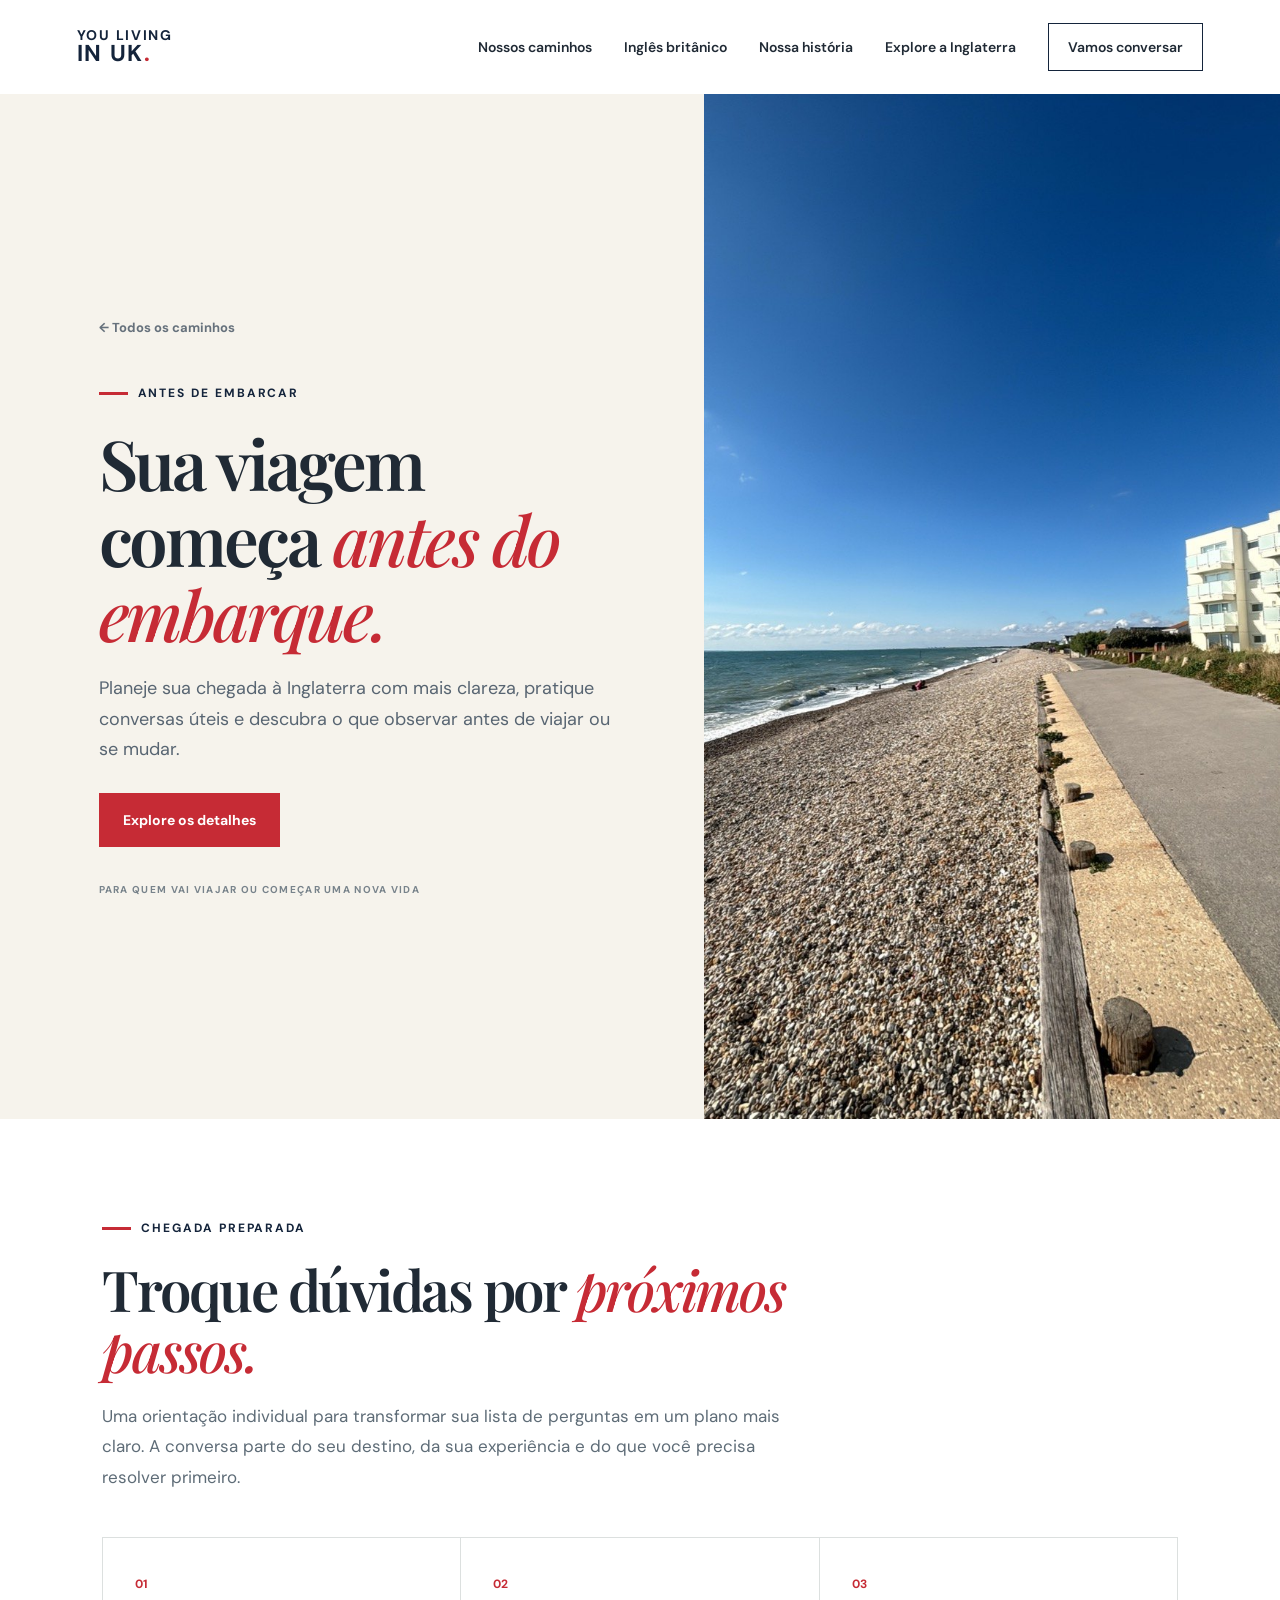
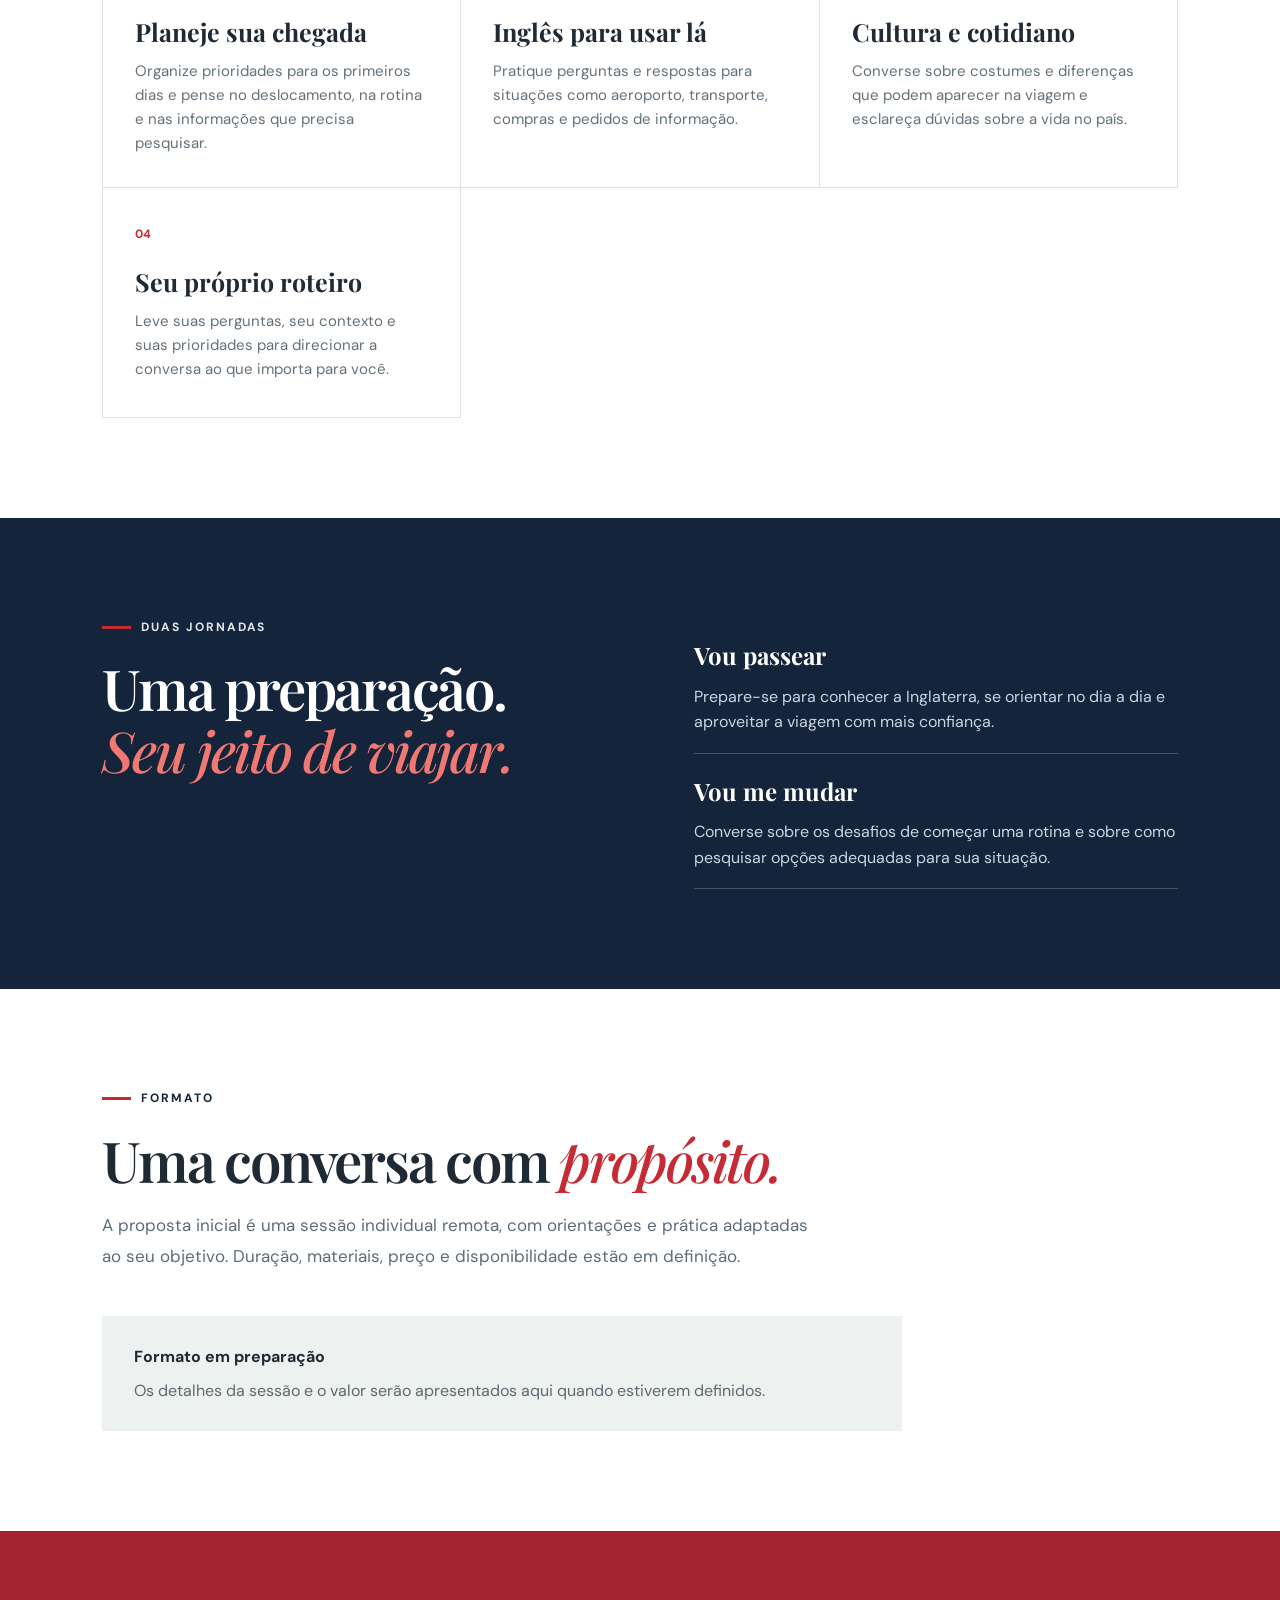
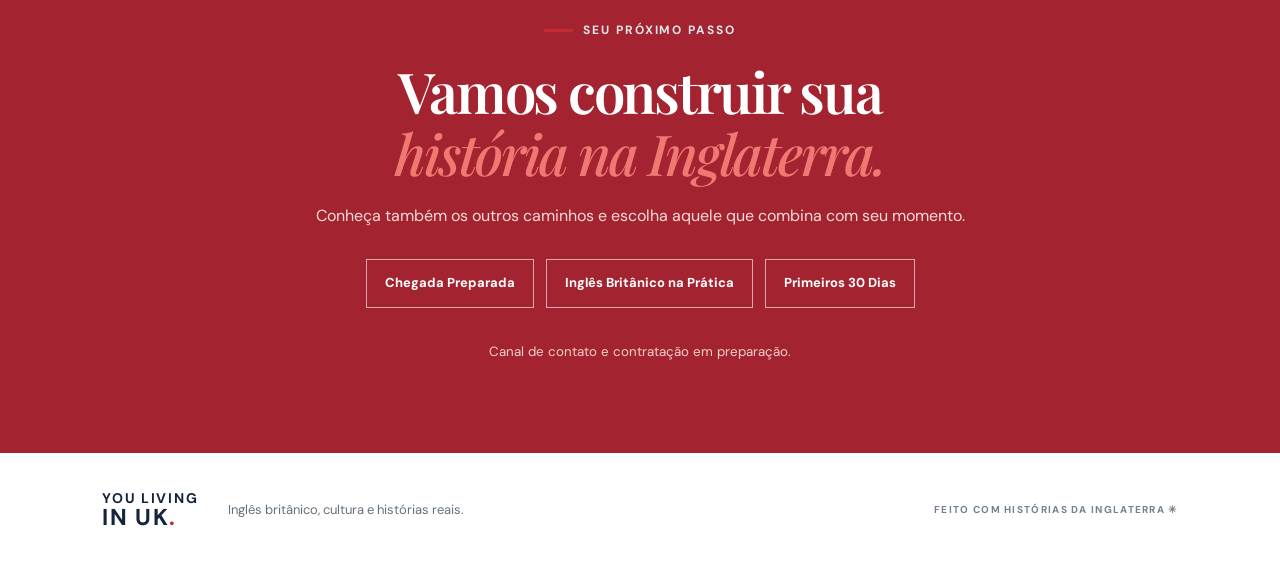
==== chegada-preparada.html @ 9ef4d75d "Expand product pages and correct photographs" ====
<!doctype html><html lang="pt-BR"><head><meta charset="utf-8"><meta name="viewport" content="width=device-width,initial-scale=1"><meta name="description" content="Planeje sua chegada à Inglaterra com mais clareza, pratique conversas úteis e descubra o que observar antes de viajar ou se mudar."><title>Chegada Preparada | You Living in UK</title><link rel="preconnect" href="https://fonts.googleapis.com"><link rel="preconnect" href="https://fonts.gstatic.com" crossorigin><link href="https://fonts.googleapis.com/css2?family=DM+Sans:wght@400;500;600;700&family=Playfair+Display:ital,wght@0,500;0,600;0,700;1,500;1,600&display=swap" rel="stylesheet"><link rel="stylesheet" href="style.css"><script src="script.js" defer></script></head><body><header class="header"><a href="index.html" class="brand" aria-label="You Living in UK, início"><span>YOU LIVING</span><b>IN UK<span class="brand-dot">.</span></b></a><button class="menu-toggle" aria-expanded="false" aria-controls="nav">Menu <span>☰</span></button><nav id="nav" aria-label="Navegação principal"><a href="index.html#caminhos">Nossos caminhos</a><a href="ingles-britanico.html">Inglês britânico</a><a href="index.html#historia">Nossa história</a><a href="index.html#descubra">Explore a Inglaterra</a><a class="nav-cta" href="index.html#contato">Vamos conversar</a></nav></header><main><section class="product-hero"><div class="product-intro"><a class="back-link" href="index.html#caminhos">← Todos os caminhos</a><p class="eyebrow"><span class="red-line"></span> ANTES DE EMBARCAR</p><h1>Sua viagem começa <em>antes do embarque.</em></h1><p class="product-lead">Planeje sua chegada à Inglaterra com mais clareza, pratique conversas úteis e descubra o que observar antes de viajar ou se mudar.</p><a class="button button-red" href="#detalhes">Explore os detalhes</a><p class="product-badge">PARA QUEM VAI VIAJAR OU COMEÇAR UMA NOVA VIDA</p></div><div class="product-image"><img src="assets/costa.jpg" alt="Caminho junto ao litoral inglês"></div></section><section id="detalhes" class="product-section"><div class="product-heading"><p class="eyebrow"><span class="red-line"></span> CHEGADA PREPARADA</p><h2>Troque dúvidas por <em>próximos passos.</em></h2><p>Uma orientação individual para transformar sua lista de perguntas em um plano mais claro. A conversa parte do seu destino, da sua experiência e do que você precisa resolver primeiro.</p></div><div class="feature-grid"><article><span>01</span><h3>Planeje sua chegada</h3><p>Organize prioridades para os primeiros dias e pense no deslocamento, na rotina e nas informações que precisa pesquisar.</p></article><article><span>02</span><h3>Inglês para usar lá</h3><p>Pratique perguntas e respostas para situações como aeroporto, transporte, compras e pedidos de informação.</p></article><article><span>03</span><h3>Cultura e cotidiano</h3><p>Converse sobre costumes e diferenças que podem aparecer na viagem e esclareça dúvidas sobre a vida no país.</p></article><article><span>04</span><h3>Seu próprio roteiro</h3><p>Leve suas perguntas, seu contexto e suas prioridades para direcionar a conversa ao que importa para você.</p></article></div></section><section class="product-band"><div><p class="eyebrow light"><span class="red-line"></span> DUAS JORNADAS</p><h2>Uma preparação.<br><em>Seu jeito de viajar.</em></h2></div><div class="journey-list"><div><b>Vou passear</b><p>Prepare-se para conhecer a Inglaterra, se orientar no dia a dia e aproveitar a viagem com mais confiança.</p></div><div><b>Vou me mudar</b><p>Converse sobre os desafios de começar uma rotina e sobre como pesquisar opções adequadas para sua situação.</p></div></div></section><section class="product-section"><div class="product-heading"><p class="eyebrow"><span class="red-line"></span> FORMATO</p><h2>Uma conversa com <em>propósito.</em></h2><p>A proposta inicial é uma sessão individual remota, com orientações e prática adaptadas ao seu objetivo. Duração, materiais, preço e disponibilidade estão em definição.</p></div><div class="info-box"><strong>Formato em preparação</strong><p>Os detalhes da sessão e o valor serão apresentados aqui quando estiverem definidos.</p></div></section><section class="product-end"><p class="eyebrow light"><span class="red-line"></span> SEU PRÓXIMO PASSO</p><h2>Vamos construir sua<br><em>história na Inglaterra.</em></h2><p>Conheça também os outros caminhos e escolha aquele que combina com seu momento.</p><div class="product-links"><a href="chegada-preparada.html">Chegada Preparada</a><a href="ingles-britanico.html">Inglês Britânico na Prática</a><a href="primeiros-30-dias.html">Primeiros 30 Dias</a></div><small>Canal de contato e contratação em preparação.</small></section></main><footer><a class="brand footer-brand" href="index.html"><span>YOU LIVING</span><b>IN UK<span class="brand-dot">.</span></b></a><p>Inglês britânico, cultura e histórias reais.</p><span>FEITO COM HISTÓRIAS DA INGLATERRA ✳</span></footer></body></html>
---- style.css ----
:root{--navy:#14243b;--red:#c62b35;--cream:#f6f3ec;--ink:#202a35}*{box-sizing:border-box}html{scroll-behavior:smooth}body{margin:0;color:var(--ink);background:#fff;font-family:'DM Sans',sans-serif;font-size:16px;line-height:1.6}a{color:inherit;text-decoration:none}img{display:block;width:100%;height:100%;object-fit:cover}h1,h2,h3,p{margin-top:0}h1,h2,h3{line-height:1.09}h1,h2{font-family:'Playfair Display',serif;font-weight:600;letter-spacing:-.045em}h1 em,h2 em{font-weight:500;color:var(--red)}.header{height:94px;display:flex;align-items:center;justify-content:space-between;padding:0 6%;background:white}.brand{display:flex;flex-direction:column;font-size:14px;font-weight:700;line-height:1.04;letter-spacing:.12em;color:var(--navy)}.brand b{font-size:23px;letter-spacing:.07em}.brand-dot{color:var(--red)}nav{display:flex;align-items:center;gap:32px;font-size:14px;font-weight:600}nav a:hover,.text-link:hover{color:var(--red)}.nav-cta{border:1px solid var(--navy);padding:12px 19px}.menu-toggle{display:none}.hero{background:var(--cream);min-height:650px;display:grid;grid-template-columns:1fr 47%;position:relative}.hero-copy{padding:90px 8% 54px 12%;align-self:center}.eyebrow{font-size:12px;letter-spacing:.16em;font-weight:700;color:var(--navy);display:flex;align-items:center;gap:10px}.red-line{width:29px;height:3px;background:var(--red);display:inline-block}.hero h1{font-size:clamp(56px,6.3vw,96px);margin:23px 0 24px}.hero-lead{max-width:480px;font-size:19px;color:#53606b;line-height:1.7}.actions{display:flex;align-items:center;gap:28px;flex-wrap:wrap;margin:32px 0 52px}.button{display:inline-block;padding:16px 24px;font-size:14px;font-weight:700;transition:transform .2s,background .2s}.button:hover{transform:translateY(-3px)}.button-red{background:var(--red);color:white}.button-white{background:white;color:var(--navy)}.text-link{font-weight:700;font-size:14px}.text-link span{margin-left:8px}.hero-note{display:flex;align-items:center;gap:14px;font-size:12px;line-height:1.5;color:#67717b}.hero-note p{margin:0}.hero-note strong{color:var(--navy)}.roundel{height:48px;width:48px;border:4px solid var(--red);border-radius:50%;display:grid;place-items:center;color:white;background:var(--navy);font-weight:700}.hero-visual{position:relative;overflow:hidden;min-height:650px}.hero-visual img{object-position:50% 67%}.hero-visual:after{content:'';position:absolute;inset:50% 0 0;background:linear-gradient(transparent,rgba(9,20,32,.5))}.photo-label{position:absolute;bottom:38px;left:34px;z-index:1;color:white;display:flex;flex-direction:column}.photo-label span,.vertical-note{font-size:10px;letter-spacing:.18em;font-weight:700}.photo-label strong{font-family:'Playfair Display',serif;font-size:24px}.vertical-note{position:absolute;right:18px;top:28px;writing-mode:vertical-rl;color:white}.hero-stamp{position:absolute;top:55px;right:43%;z-index:2;background:var(--red);color:white;border-radius:50%;width:108px;height:108px;display:grid;place-content:center;text-align:center;line-height:1.2;font-size:9px;letter-spacing:.12em;transform:rotate(12deg);box-shadow:0 0 0 5px var(--cream)}.hero-stamp b{font-size:15px}.ticker{background:var(--navy);color:white;padding:16px 4%;display:flex;justify-content:space-around;gap:20px;overflow:hidden;white-space:nowrap;font-size:11px;letter-spacing:.18em;font-weight:700}.ticker i{color:#f06467;font-style:normal}.section{padding:105px 8%}.section-heading{display:flex;justify-content:space-between;align-items:end;gap:30px;margin-bottom:45px}.section-heading h2,.support h2,.english h2,.story h2,.contact h2{font-size:clamp(43px,5vw,68px);margin:16px 0 0}.section-heading>p{max-width:340px;color:#65717c;margin:0}.cards{display:grid;grid-template-columns:repeat(3,1fr);border:1px solid #dcdfe0}.card{padding:38px 34px;min-height:355px;display:flex;flex-direction:column;border-right:1px solid #dcdfe0}.card:last-child{border:0}.card-icon{font-size:35px;line-height:1;color:var(--red);height:57px}.card-kicker{font-size:11px;letter-spacing:.14em;font-weight:700;color:var(--red);margin:0 0 14px}.card h3{font-family:'Playfair Display',serif;font-size:29px;margin-bottom:16px}.card p:not(.card-kicker){color:#66717c;font-size:15px}.card a{font-size:13px;font-weight:700;margin-top:auto;padding-top:18px}.card a span{float:right}.card-blue{background:var(--navy);color:white;border-color:var(--navy)}.card-blue p:not(.card-kicker){color:#ccd4dd}.card-blue .card-kicker,.card-blue .card-icon{color:#ff7a79}.english{background:var(--navy);color:white;display:grid;grid-template-columns:1fr 1fr;gap:8%;padding:100px 10%;overflow:hidden}.light{color:#e1e6eb}.english h2 em,.story h2 em,.contact h2 em{color:#f07872}.english-copy>p:not(.eyebrow){max-width:510px;color:#c6d0dc;font-size:17px;margin:25px 0}.english ul{padding:0;list-style:none;margin:25px 0 35px}.english li{padding:7px 0;font-size:15px}.english li:before{content:'✳';color:#ef7370;margin-right:12px}.phone-area{min-height:480px;position:relative;display:flex;align-items:center;justify-content:center}.phone,.phone-back{background:#faf9f6;color:var(--navy);border:8px solid #0b121c;border-radius:32px;width:230px;height:442px;padding:30px 17px 16px;box-shadow:0 20px 55px #0005;position:relative}.phone{transform:rotate(5deg);z-index:2}.phone-back{position:absolute;left:4%;top:36px;transform:rotate(-10deg);background:#d9e3e1;padding-top:55px}.phone-back>span,.phone-tag,.phone-top,.phone-foot{font-size:9px;font-weight:700;letter-spacing:.12em}.phone-back>b{font-family:'Playfair Display';font-size:30px;line-height:1.1;display:block;margin:28px 0}.progress-row{font-size:9px;border-top:1px solid #aabebc;padding:17px 0}.progress-row strong{float:right;color:var(--red)}.phone-back small{font-size:11px}.phone-notch{background:#0b121c;border-radius:0 0 12px 12px;position:absolute;top:0;left:65px;width:84px;height:15px}.phone-top{border-bottom:1px solid #ddd;padding-bottom:17px}.phone-top b{color:var(--red)}.phone-tag{display:block;color:var(--red);margin:25px 0 8px}.phone h3{font-family:'Playfair Display';font-size:23px}.bubble{background:#e9ece9;border-radius:10px 10px 10px 0;padding:12px;font-size:12px;margin:10px 15px 10px 0}.reply{background:#d5e2e1;margin:10px 0 10px 15px;border-radius:10px 10px 0 10px}.phone-tip{border-top:1px solid #ddd;margin-top:20px;padding-top:12px;font-size:11px}.phone-tip b{color:var(--red);font-size:9px}.phone-foot{position:absolute;bottom:20px;color:#9ba6aa}.phone-caption{position:absolute;bottom:5px;right:0;font-family:'Playfair Display';font-style:italic;color:#d3dce3;font-size:15px}.support{display:grid;grid-template-columns:1fr 1fr;gap:9%;align-items:center}.support-image{height:620px;position:relative}.support-image img{object-position:center 60%}.image-note{position:absolute;bottom:0;right:0;background:var(--red);color:white;padding:20px;font-size:10px;font-weight:700;letter-spacing:.12em}.image-note span{margin-left:14px}.support-copy>p:not(.eyebrow):not(.price){color:#64707a;margin:28px 0}.support-details{display:flex;gap:34px;border-top:1px solid #ddd;border-bottom:1px solid #ddd;padding:22px 0}.support-details div{display:flex;gap:12px;align-items:center}.support-details b{font-family:'Playfair Display';font-size:40px;color:var(--red)}.support-details span{font-size:12px;line-height:1.4}.price{font-size:13px;margin:26px 0}.price strong{display:block;font-size:30px;color:var(--navy)}.story{display:grid;grid-template-columns:1fr 45%;background:#a32330;color:white;min-height:600px}.story-copy{padding:90px 12% 90px 14%;align-self:center}.story h2 em{color:#f9cebd}.story-copy>p:not(.eyebrow){color:#f5d8d3;max-width:550px;margin-top:24px}.white-link{color:white;display:inline-block;margin-top:14px}.story-image{position:relative;min-height:560px}.story-image span{position:absolute;bottom:25px;left:25px;color:white;font-size:10px;letter-spacing:.14em;font-weight:700;text-shadow:0 1px 5px #000}.editorial{display:grid;grid-template-columns:1fr 1fr .8fr;gap:25px}.editorial-img{height:320px;margin-bottom:24px}.editorial h3{font-family:'Playfair Display';font-size:26px;max-width:310px}.editorial article>p:not(.card-kicker){color:#66717c;font-size:15px}.phrase-card{background:#e9eeeb;padding:35px;display:flex;flex-direction:column;justify-content:center}.phrase-card span{font-size:11px;letter-spacing:.15em;font-weight:700;color:var(--red)}.phrase-card h3{font-size:40px;margin:25px 0}.phrase-card b{font-family:'Playfair Display';font-size:19px;margin-top:25px}.contact{text-align:center;background:var(--navy);color:white;padding:100px 20px}.contact .eyebrow{justify-content:center}.contact>p:not(.eyebrow){max-width:570px;margin:25px auto;color:#d2dbe3}.contact .contact-note{font-size:12px;color:#adbcc9!important;margin:20px auto 0!important}footer{padding:38px 8%;display:flex;align-items:center;gap:30px}footer p{font-size:13px;color:#66717c;margin:0}footer>span{margin-left:auto;font-size:10px;letter-spacing:.13em;color:#75808a;font-weight:700}@media(max-width:900px){nav{gap:14px;font-size:12px}.hero-copy{padding-left:8%}.hero h1{font-size:60px}.hero-stamp{display:none}.english{gap:3%;padding:80px 7%}.section{padding:80px 6%}.support{gap:5%}.support-details{gap:15px}.support-details b{font-size:30px}.editorial-img{height:250px}}@media(max-width:680px){.header{height:74px;padding:0 6%;position:relative}.menu-toggle{display:block;background:none;border:0;color:var(--navy);font:700 14px 'DM Sans';padding:10px}.menu-toggle span{margin-left:8px}nav{display:none;position:absolute;z-index:10;left:0;right:0;top:74px;background:white;padding:20px 6% 28px;align-items:stretch;flex-direction:column;gap:18px;font-size:15px;box-shadow:0 12px 18px #0001}nav.open{display:flex}.nav-cta{text-align:center}.hero{display:flex;flex-direction:column}.hero-copy{padding:60px 7% 45px}.hero h1{font-size:55px}.hero-lead{font-size:17px}.actions{margin:28px 0 35px;gap:20px}.hero-visual{min-height:410px;height:410px}.ticker{justify-content:flex-start}.section{padding:70px 6%}.section-heading{display:block}.section-heading>p{margin-top:20px}.cards{grid-template-columns:1fr}.card{min-height:300px;border-right:0;border-bottom:1px solid #dcdfe0}.english{grid-template-columns:1fr;padding:70px 7% 55px}.phone-area{min-height:490px;margin-top:25px}.phone-back{left:8%}.support{grid-template-columns:1fr}.support-image{height:400px;margin-bottom:35px}.story{grid-template-columns:1fr}.story-copy{padding:70px 7%}.story-image{min-height:420px;height:420px}.editorial{grid-template-columns:1fr;gap:35px}.editorial-img{height:300px}.phrase-card{min-height:300px}.contact{padding:75px 7%}footer{align-items:flex-start;flex-direction:column;gap:18px}footer>span{margin-left:0}.support-details{gap:25px}.support-details span{font-size:11px}}@media(prefers-reduced-motion:reduce){html{scroll-behavior:auto}*{transition:none!important}}
.curiosity-strip{display:grid;grid-template-columns:repeat(3,1fr);background:var(--cream);margin-top:45px}.curiosity-strip>div{padding:30px;border-right:1px solid #deddd7}.curiosity-strip>div:last-child{border:0}.curiosity-strip span,.offer-card>span{font-size:11px;letter-spacing:.14em;font-weight:700;color:var(--red)}.curiosity-strip strong{display:block;font-family:'Playfair Display';font-size:23px;margin:10px 0}.curiosity-strip p{font-size:14px;color:#64707a;margin:0}.product-hero{display:grid;grid-template-columns:55% 45%;min-height:590px;background:var(--cream)}.product-intro{padding:65px 12% 65px 14%;align-self:center}.back-link{display:inline-block;color:#66717c;font-weight:700;font-size:13px;margin-bottom:45px}.product-intro h1{font-size:clamp(50px,5.4vw,78px);margin:22px 0}.product-lead{font-size:18px;line-height:1.7;color:#586572;max-width:560px;margin-bottom:28px}.product-badge{font-size:10px;letter-spacing:.13em;font-weight:700;color:#78838b;margin:35px 0 0}.product-image{min-height:590px}.product-section{padding:100px 8%}.product-heading{max-width:800px;margin-bottom:45px}.product-heading h2,.product-band h2,.product-end h2{font-family:'Playfair Display';font-size:clamp(42px,4.4vw,62px);font-weight:600;letter-spacing:-.04em;margin:20px 0}.product-heading>p:not(.eyebrow){font-size:17px;line-height:1.8;color:#5e6c77;max-width:720px}.feature-grid{display:grid;grid-template-columns:repeat(3,1fr);border-top:1px solid #dce0df;border-left:1px solid #dce0df}.feature-grid article{padding:32px;border-right:1px solid #dce0df;border-bottom:1px solid #dce0df;min-height:230px}.feature-grid span{color:var(--red);font-weight:700;font-size:12px}.feature-grid h3{font-family:'Playfair Display';font-size:25px;margin:22px 0 14px}.feature-grid p{color:#64717a;font-size:15px;margin:0}.product-band{background:var(--navy);color:white;display:grid;grid-template-columns:1fr 1fr;gap:10%;padding:100px 8%}.product-band h2 em,.product-end h2 em{color:#f07872}.journey-list>div{border-bottom:1px solid #ffffff38;padding:18px 0}.journey-list b{font-family:'Playfair Display';font-size:24px}.journey-list p{color:#cad5df;margin:9px 0 0}.info-box{background:#edf1ef;padding:28px 32px;max-width:800px}.info-box p{margin:8px 0 0;color:#5d6a72}.offer-section{display:grid;grid-template-columns:1fr 440px;gap:8%;align-items:start}.offer-card{border:1px solid #ddd;padding:35px;box-shadow:0 16px 50px #14243b0d}.offer-card>strong{display:block;font-family:'Playfair Display';font-size:54px;color:var(--navy);line-height:1.2;margin:15px 0 3px}.offer-card>p{font-size:14px;color:#66717c}.offer-card ul{list-style:none;padding:15px 0;margin:20px 0;border-top:1px solid #ddd;border-bottom:1px solid #ddd}.offer-card li{padding:7px 0;font-size:14px}.offer-card li:before{content:'✓';color:var(--red);margin-right:10px}.offer-card .offer-note{font-size:12px;line-height:1.6}.faq-section{background:var(--cream)}.faq-section details{max-width:850px;border-top:1px solid #cfd3d0;padding:20px 0}.faq-section details:last-child{border-bottom:1px solid #cfd3d0}.faq-section summary{font-weight:700;cursor:pointer}.faq-section details p{color:#5d6a72;margin:15px 0 0}.product-end{padding:90px 8%;background:#a32330;color:white;text-align:center}.product-end .eyebrow{justify-content:center}.product-end>p:not(.eyebrow){color:#f6dcd8}.product-links{display:flex;justify-content:center;gap:12px;flex-wrap:wrap;margin:30px 0}.product-links a{border:1px solid #ffffff9a;padding:13px 18px;font-size:13px;font-weight:700}.product-links a:hover{background:white;color:var(--red)}.product-end small{color:#f4d1cc}@media(max-width:680px){.curiosity-strip{grid-template-columns:1fr}.curiosity-strip>div{border-right:0;border-bottom:1px solid #deddd7}.product-hero{grid-template-columns:1fr}.product-intro{padding:55px 7%}.product-intro h1{font-size:48px}.back-link{margin-bottom:35px}.product-image{height:360px;min-height:0}.product-section{padding:70px 7%}.feature-grid{grid-template-columns:1fr}.feature-grid article{min-height:0}.product-band{grid-template-columns:1fr;gap:25px;padding:70px 7%}.offer-section{grid-template-columns:1fr}.offer-card{padding:27px}.product-end{padding:70px 7%}}
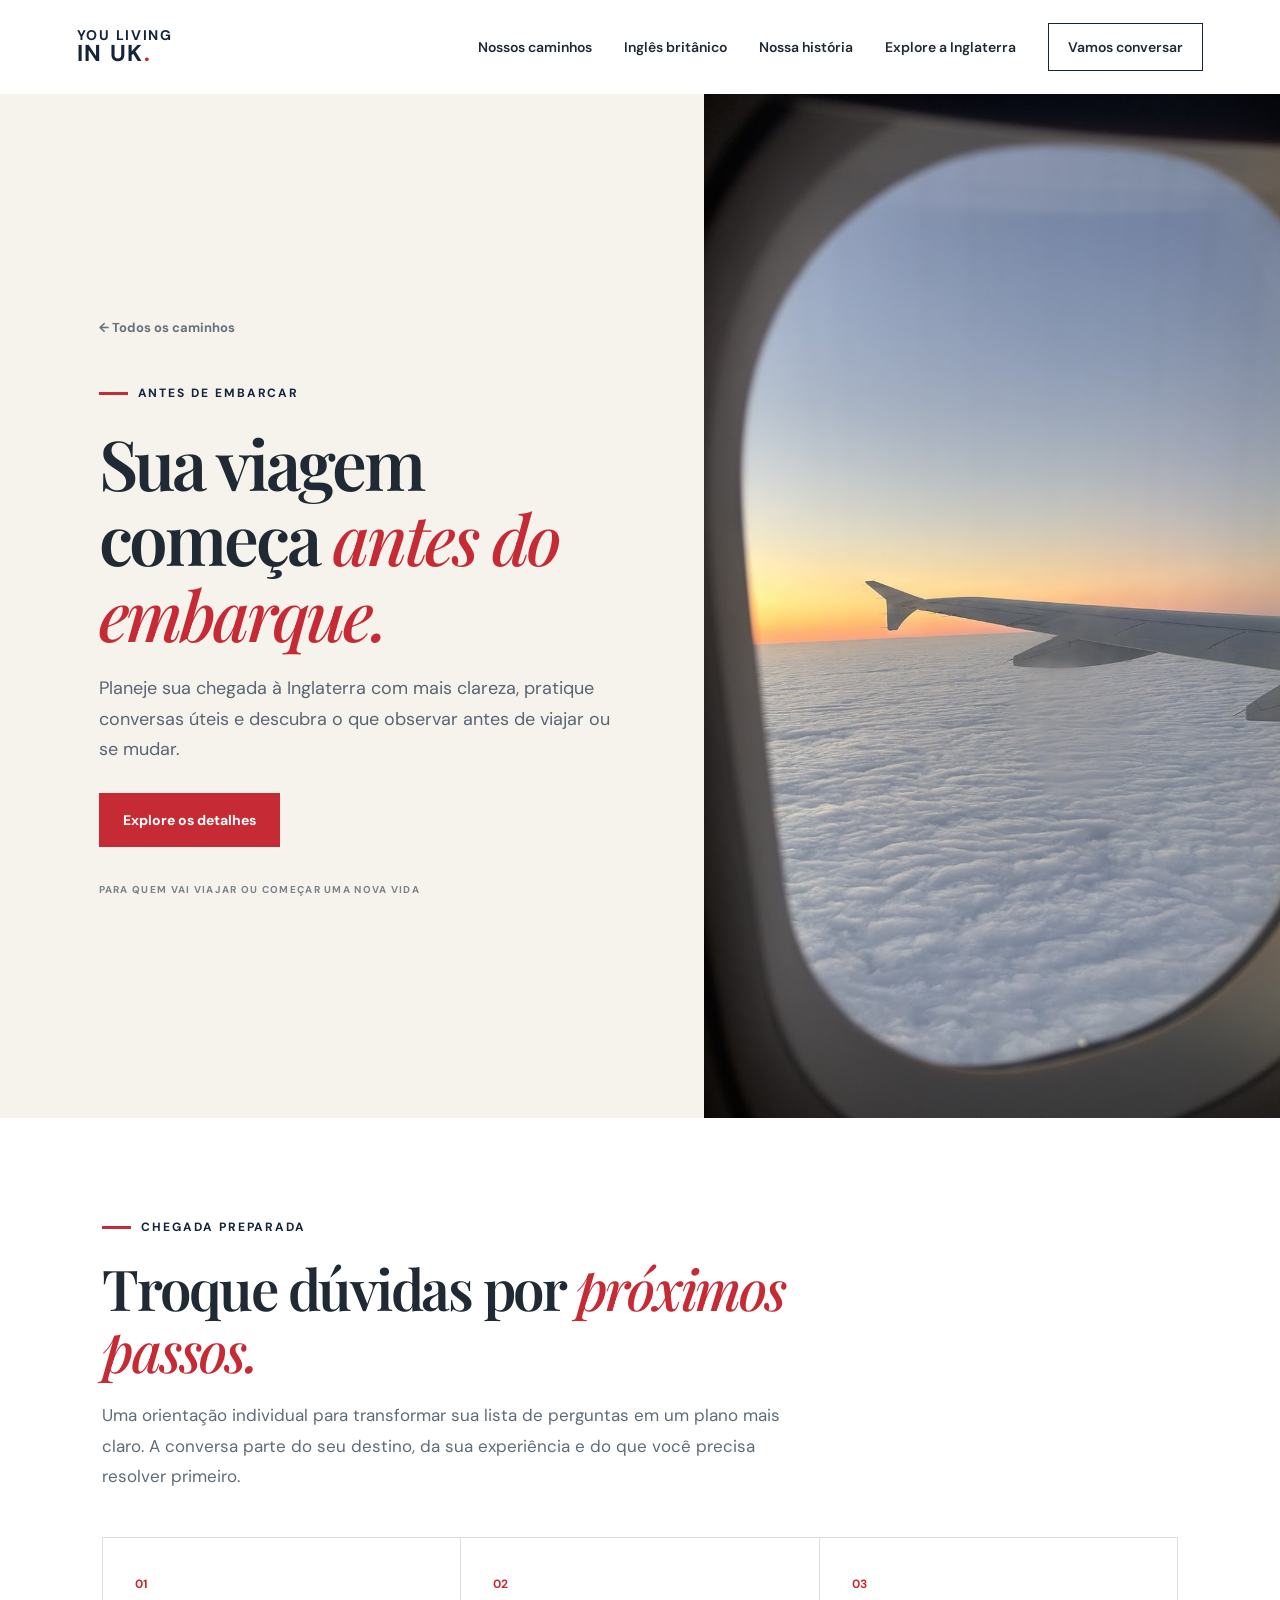
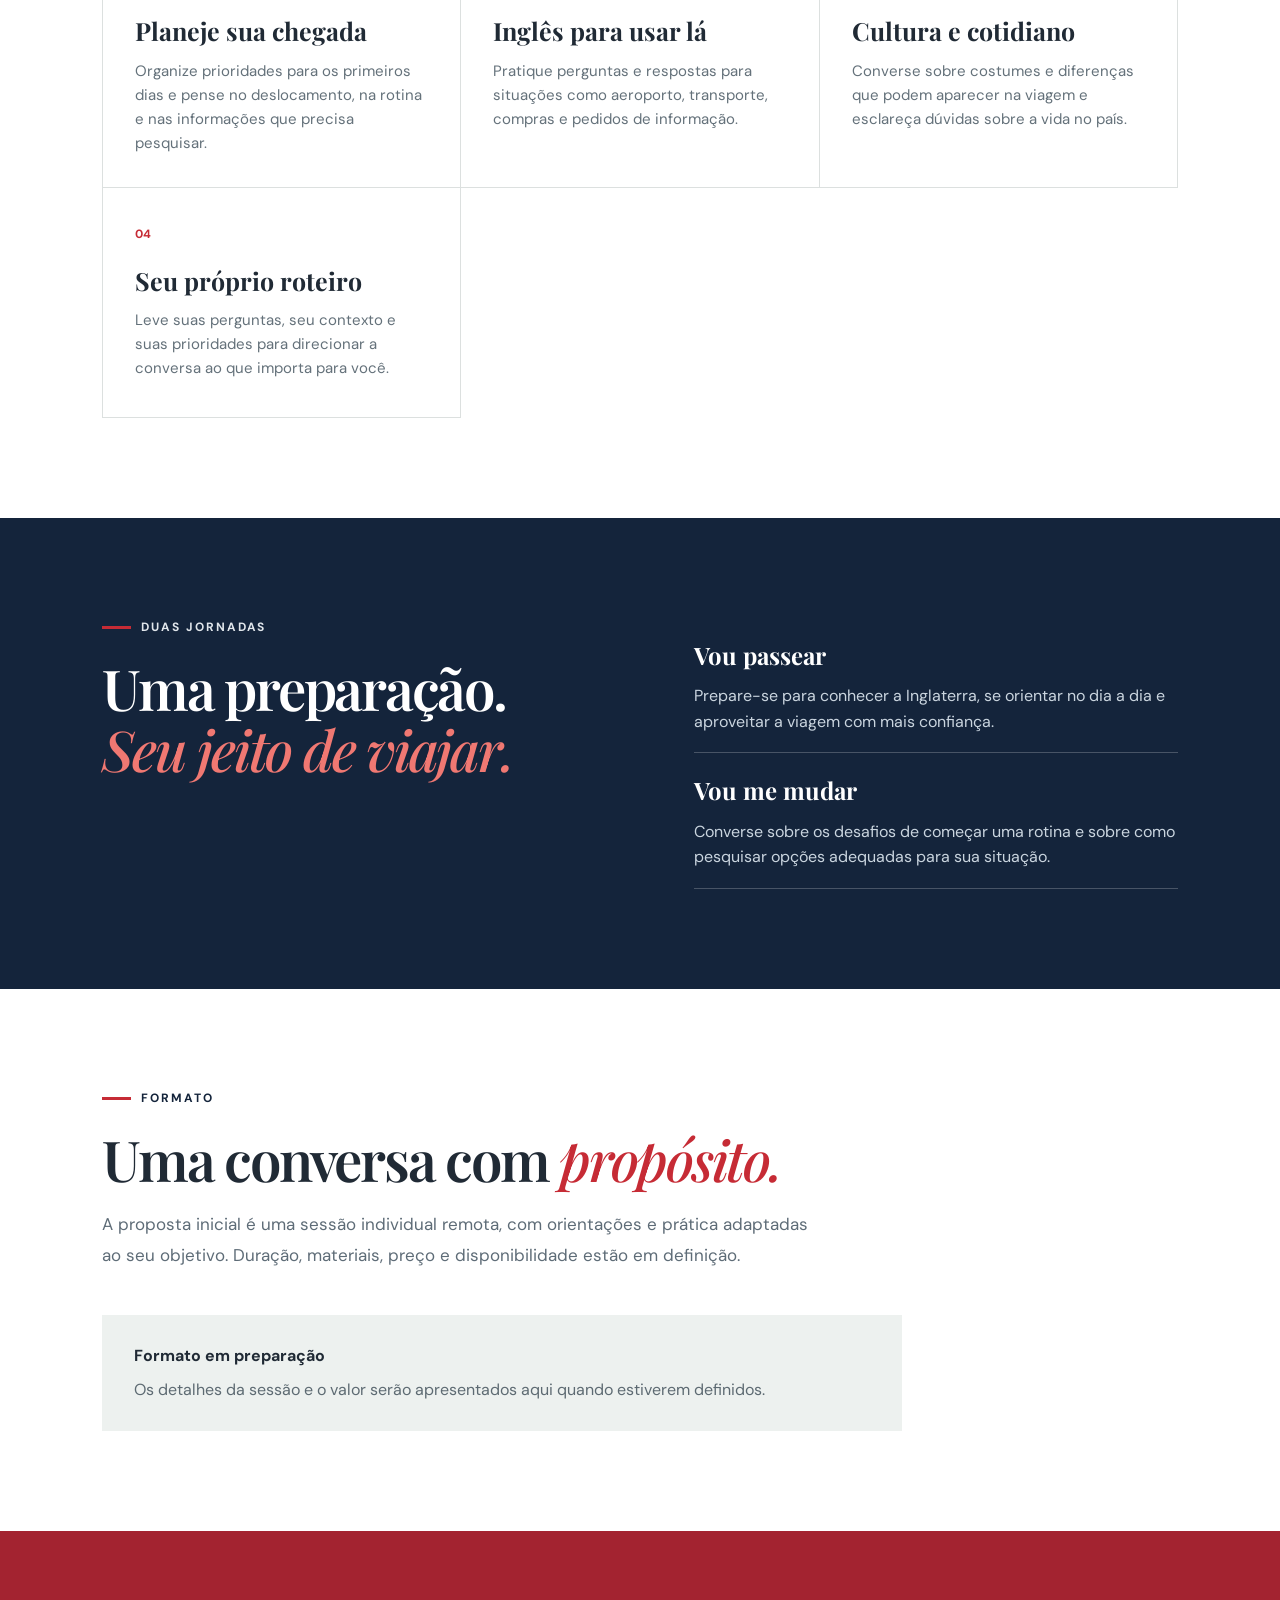
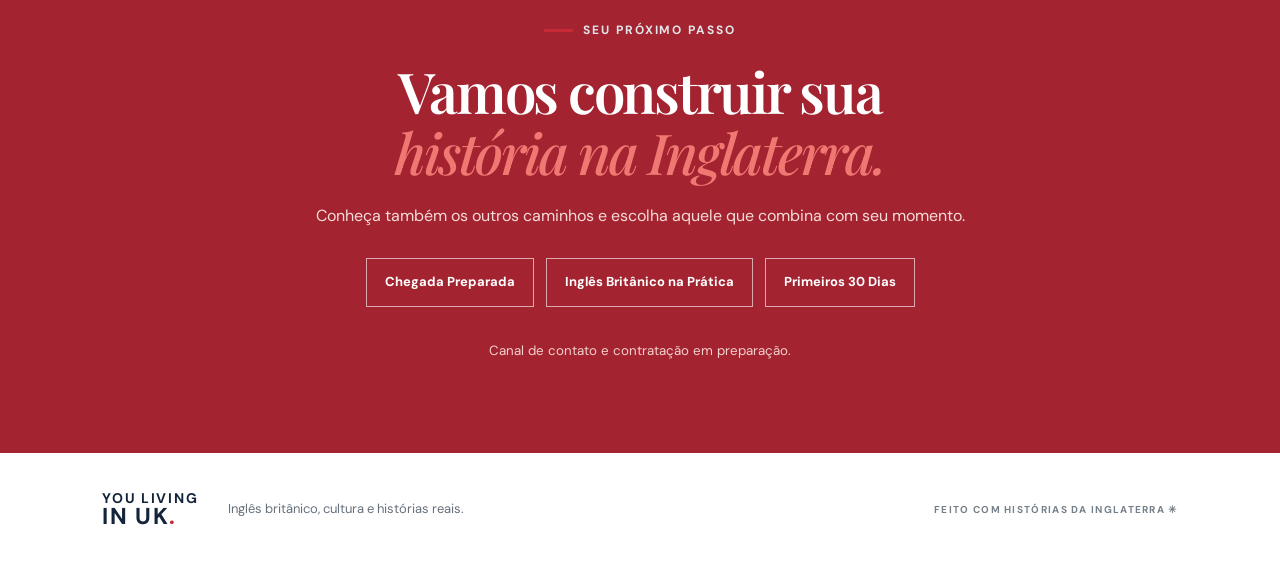
==== commit 3fda6692: "Add photos and interactive British culture facts" ====
--- a/chegada-preparada.html
+++ b/chegada-preparada.html
@@ -1 +1 @@
-<!doctype html><html lang="pt-BR"><head><meta charset="utf-8"><meta name="viewport" content="width=device-width,initial-scale=1"><meta name="description" content="Planeje sua chegada à Inglaterra com mais clareza, pratique conversas úteis e descubra o que observar antes de viajar ou se mudar."><title>Chegada Preparada | You Living in UK</title><link rel="preconnect" href="https://fonts.googleapis.com"><link rel="preconnect" href="https://fonts.gstatic.com" crossorigin><link href="https://fonts.googleapis.com/css2?family=DM+Sans:wght@400;500;600;700&family=Playfair+Display:ital,wght@0,500;0,600;0,700;1,500;1,600&display=swap" rel="stylesheet"><link rel="stylesheet" href="style.css"><script src="script.js" defer></script></head><body><header class="header"><a href="index.html" class="brand" aria-label="You Living in UK, início"><span>YOU LIVING</span><b>IN UK<span class="brand-dot">.</span></b></a><button class="menu-toggle" aria-expanded="false" aria-controls="nav">Menu <span>☰</span></button><nav id="nav" aria-label="Navegação principal"><a href="index.html#caminhos">Nossos caminhos</a><a href="ingles-britanico.html">Inglês britânico</a><a href="index.html#historia">Nossa história</a><a href="index.html#descubra">Explore a Inglaterra</a><a class="nav-cta" href="index.html#contato">Vamos conversar</a></nav></header><main><section class="product-hero"><div class="product-intro"><a class="back-link" href="index.html#caminhos">← Todos os caminhos</a><p class="eyebrow"><span class="red-line"></span> ANTES DE EMBARCAR</p><h1>Sua viagem começa <em>antes do embarque.</em></h1><p class="product-lead">Planeje sua chegada à Inglaterra com mais clareza, pratique conversas úteis e descubra o que observar antes de viajar ou se mudar.</p><a class="button button-red" href="#detalhes">Explore os detalhes</a><p class="product-badge">PARA QUEM VAI VIAJAR OU COMEÇAR UMA NOVA VIDA</p></div><div class="product-image"><img src="assets/costa.jpg" alt="Caminho junto ao litoral inglês"></div></section><section id="detalhes" class="product-section"><div class="product-heading"><p class="eyebrow"><span class="red-line"></span> CHEGADA PREPARADA</p><h2>Troque dúvidas por <em>próximos passos.</em></h2><p>Uma orientação individual para transformar sua lista de perguntas em um plano mais claro. A conversa parte do seu destino, da sua experiência e do que você precisa resolver primeiro.</p></div><div class="feature-grid"><article><span>01</span><h3>Planeje sua chegada</h3><p>Organize prioridades para os primeiros dias e pense no deslocamento, na rotina e nas informações que precisa pesquisar.</p></article><article><span>02</span><h3>Inglês para usar lá</h3><p>Pratique perguntas e respostas para situações como aeroporto, transporte, compras e pedidos de informação.</p></article><article><span>03</span><h3>Cultura e cotidiano</h3><p>Converse sobre costumes e diferenças que podem aparecer na viagem e esclareça dúvidas sobre a vida no país.</p></article><article><span>04</span><h3>Seu próprio roteiro</h3><p>Leve suas perguntas, seu contexto e suas prioridades para direcionar a conversa ao que importa para você.</p></article></div></section><section class="product-band"><div><p class="eyebrow light"><span class="red-line"></span> DUAS JORNADAS</p><h2>Uma preparação.<br><em>Seu jeito de viajar.</em></h2></div><div class="journey-list"><div><b>Vou passear</b><p>Prepare-se para conhecer a Inglaterra, se orientar no dia a dia e aproveitar a viagem com mais confiança.</p></div><div><b>Vou me mudar</b><p>Converse sobre os desafios de começar uma rotina e sobre como pesquisar opções adequadas para sua situação.</p></div></div></section><section class="product-section"><div class="product-heading"><p class="eyebrow"><span class="red-line"></span> FORMATO</p><h2>Uma conversa com <em>propósito.</em></h2><p>A proposta inicial é uma sessão individual remota, com orientações e prática adaptadas ao seu objetivo. Duração, materiais, preço e disponibilidade estão em definição.</p></div><div class="info-box"><strong>Formato em preparação</strong><p>Os detalhes da sessão e o valor serão apresentados aqui quando estiverem definidos.</p></div></section><section class="product-end"><p class="eyebrow light"><span class="red-line"></span> SEU PRÓXIMO PASSO</p><h2>Vamos construir sua<br><em>história na Inglaterra.</em></h2><p>Conheça também os outros caminhos e escolha aquele que combina com seu momento.</p><div class="product-links"><a href="chegada-preparada.html">Chegada Preparada</a><a href="ingles-britanico.html">Inglês Britânico na Prática</a><a href="primeiros-30-dias.html">Primeiros 30 Dias</a></div><small>Canal de contato e contratação em preparação.</small></section></main><footer><a class="brand footer-brand" href="index.html"><span>YOU LIVING</span><b>IN UK<span class="brand-dot">.</span></b></a><p>Inglês britânico, cultura e histórias reais.</p><span>FEITO COM HISTÓRIAS DA INGLATERRA ✳</span></footer></body></html>+<!doctype html><html lang="pt-BR"><head><meta charset="utf-8"><meta name="viewport" content="width=device-width,initial-scale=1"><meta name="description" content="Planeje sua chegada à Inglaterra com mais clareza, pratique conversas úteis e descubra o que observar antes de viajar ou se mudar."><title>Chegada Preparada | You Living in UK</title><link rel="preconnect" href="https://fonts.googleapis.com"><link rel="preconnect" href="https://fonts.gstatic.com" crossorigin><link href="https://fonts.googleapis.com/css2?family=DM+Sans:wght@400;500;600;700&family=Playfair+Display:ital,wght@0,500;0,600;0,700;1,500;1,600&display=swap" rel="stylesheet"><link rel="stylesheet" href="style.css"><script src="script.js" defer></script></head><body><header class="header"><a href="index.html" class="brand" aria-label="You Living in UK, início"><span>YOU LIVING</span><b>IN UK<span class="brand-dot">.</span></b></a><button class="menu-toggle" aria-expanded="false" aria-controls="nav">Menu <span>☰</span></button><nav id="nav" aria-label="Navegação principal"><a href="index.html#caminhos">Nossos caminhos</a><a href="ingles-britanico.html">Inglês britânico</a><a href="index.html#historia">Nossa história</a><a href="index.html#descubra">Explore a Inglaterra</a><a class="nav-cta" href="index.html#contato">Vamos conversar</a></nav></header><main><section class="product-hero"><div class="product-intro"><a class="back-link" href="index.html#caminhos">← Todos os caminhos</a><p class="eyebrow"><span class="red-line"></span> ANTES DE EMBARCAR</p><h1>Sua viagem começa <em>antes do embarque.</em></h1><p class="product-lead">Planeje sua chegada à Inglaterra com mais clareza, pratique conversas úteis e descubra o que observar antes de viajar ou se mudar.</p><a class="button button-red" href="#detalhes">Explore os detalhes</a><p class="product-badge">PARA QUEM VAI VIAJAR OU COMEÇAR UMA NOVA VIDA</p></div><div class="product-image"><img src="assets/viagem-aviao.jpg" alt="Vista da asa do avião ao pôr do sol, acima das nuvens"></div></section><section id="detalhes" class="product-section"><div class="product-heading"><p class="eyebrow"><span class="red-line"></span> CHEGADA PREPARADA</p><h2>Troque dúvidas por <em>próximos passos.</em></h2><p>Uma orientação individual para transformar sua lista de perguntas em um plano mais claro. A conversa parte do seu destino, da sua experiência e do que você precisa resolver primeiro.</p></div><div class="feature-grid"><article><span>01</span><h3>Planeje sua chegada</h3><p>Organize prioridades para os primeiros dias e pense no deslocamento, na rotina e nas informações que precisa pesquisar.</p></article><article><span>02</span><h3>Inglês para usar lá</h3><p>Pratique perguntas e respostas para situações como aeroporto, transporte, compras e pedidos de informação.</p></article><article><span>03</span><h3>Cultura e cotidiano</h3><p>Converse sobre costumes e diferenças que podem aparecer na viagem e esclareça dúvidas sobre a vida no país.</p></article><article><span>04</span><h3>Seu próprio roteiro</h3><p>Leve suas perguntas, seu contexto e suas prioridades para direcionar a conversa ao que importa para você.</p></article></div></section><section class="product-band"><div><p class="eyebrow light"><span class="red-line"></span> DUAS JORNADAS</p><h2>Uma preparação.<br><em>Seu jeito de viajar.</em></h2></div><div class="journey-list"><div><b>Vou passear</b><p>Prepare-se para conhecer a Inglaterra, se orientar no dia a dia e aproveitar a viagem com mais confiança.</p></div><div><b>Vou me mudar</b><p>Converse sobre os desafios de começar uma rotina e sobre como pesquisar opções adequadas para sua situação.</p></div></div></section><section class="product-section"><div class="product-heading"><p class="eyebrow"><span class="red-line"></span> FORMATO</p><h2>Uma conversa com <em>propósito.</em></h2><p>A proposta inicial é uma sessão individual remota, com orientações e prática adaptadas ao seu objetivo. Duração, materiais, preço e disponibilidade estão em definição.</p></div><div class="info-box"><strong>Formato em preparação</strong><p>Os detalhes da sessão e o valor serão apresentados aqui quando estiverem definidos.</p></div></section><section class="product-end"><p class="eyebrow light"><span class="red-line"></span> SEU PRÓXIMO PASSO</p><h2>Vamos construir sua<br><em>história na Inglaterra.</em></h2><p>Conheça também os outros caminhos e escolha aquele que combina com seu momento.</p><div class="product-links"><a href="chegada-preparada.html">Chegada Preparada</a><a href="ingles-britanico.html">Inglês Britânico na Prática</a><a href="primeiros-30-dias.html">Primeiros 30 Dias</a></div><small>Canal de contato e contratação em preparação.</small></section></main><footer><a class="brand footer-brand" href="index.html"><span>YOU LIVING</span><b>IN UK<span class="brand-dot">.</span></b></a><p>Inglês britânico, cultura e histórias reais.</p><span>FEITO COM HISTÓRIAS DA INGLATERRA ✳</span></footer></body></html>
--- a/style.css
+++ b/style.css
@@ -1,2 +1,5 @@
 :root{--navy:#14243b;--red:#c62b35;--cream:#f6f3ec;--ink:#202a35}*{box-sizing:border-box}html{scroll-behavior:smooth}body{margin:0;color:var(--ink);background:#fff;font-family:'DM Sans',sans-serif;font-size:16px;line-height:1.6}a{color:inherit;text-decoration:none}img{display:block;width:100%;height:100%;object-fit:cover}h1,h2,h3,p{margin-top:0}h1,h2,h3{line-height:1.09}h1,h2{font-family:'Playfair Display',serif;font-weight:600;letter-spacing:-.045em}h1 em,h2 em{font-weight:500;color:var(--red)}.header{height:94px;display:flex;align-items:center;justify-content:space-between;padding:0 6%;background:white}.brand{display:flex;flex-direction:column;font-size:14px;font-weight:700;line-height:1.04;letter-spacing:.12em;color:var(--navy)}.brand b{font-size:23px;letter-spacing:.07em}.brand-dot{color:var(--red)}nav{display:flex;align-items:center;gap:32px;font-size:14px;font-weight:600}nav a:hover,.text-link:hover{color:var(--red)}.nav-cta{border:1px solid var(--navy);padding:12px 19px}.menu-toggle{display:none}.hero{background:var(--cream);min-height:650px;display:grid;grid-template-columns:1fr 47%;position:relative}.hero-copy{padding:90px 8% 54px 12%;align-self:center}.eyebrow{font-size:12px;letter-spacing:.16em;font-weight:700;color:var(--navy);display:flex;align-items:center;gap:10px}.red-line{width:29px;height:3px;background:var(--red);display:inline-block}.hero h1{font-size:clamp(56px,6.3vw,96px);margin:23px 0 24px}.hero-lead{max-width:480px;font-size:19px;color:#53606b;line-height:1.7}.actions{display:flex;align-items:center;gap:28px;flex-wrap:wrap;margin:32px 0 52px}.button{display:inline-block;padding:16px 24px;font-size:14px;font-weight:700;transition:transform .2s,background .2s}.button:hover{transform:translateY(-3px)}.button-red{background:var(--red);color:white}.button-white{background:white;color:var(--navy)}.text-link{font-weight:700;font-size:14px}.text-link span{margin-left:8px}.hero-note{display:flex;align-items:center;gap:14px;font-size:12px;line-height:1.5;color:#67717b}.hero-note p{margin:0}.hero-note strong{color:var(--navy)}.roundel{height:48px;width:48px;border:4px solid var(--red);border-radius:50%;display:grid;place-items:center;color:white;background:var(--navy);font-weight:700}.hero-visual{position:relative;overflow:hidden;min-height:650px}.hero-visual img{object-position:50% 67%}.hero-visual:after{content:'';position:absolute;inset:50% 0 0;background:linear-gradient(transparent,rgba(9,20,32,.5))}.photo-label{position:absolute;bottom:38px;left:34px;z-index:1;color:white;display:flex;flex-direction:column}.photo-label span,.vertical-note{font-size:10px;letter-spacing:.18em;font-weight:700}.photo-label strong{font-family:'Playfair Display',serif;font-size:24px}.vertical-note{position:absolute;right:18px;top:28px;writing-mode:vertical-rl;color:white}.hero-stamp{position:absolute;top:55px;right:43%;z-index:2;background:var(--red);color:white;border-radius:50%;width:108px;height:108px;display:grid;place-content:center;text-align:center;line-height:1.2;font-size:9px;letter-spacing:.12em;transform:rotate(12deg);box-shadow:0 0 0 5px var(--cream)}.hero-stamp b{font-size:15px}.ticker{background:var(--navy);color:white;padding:16px 4%;display:flex;justify-content:space-around;gap:20px;overflow:hidden;white-space:nowrap;font-size:11px;letter-spacing:.18em;font-weight:700}.ticker i{color:#f06467;font-style:normal}.section{padding:105px 8%}.section-heading{display:flex;justify-content:space-between;align-items:end;gap:30px;margin-bottom:45px}.section-heading h2,.support h2,.english h2,.story h2,.contact h2{font-size:clamp(43px,5vw,68px);margin:16px 0 0}.section-heading>p{max-width:340px;color:#65717c;margin:0}.cards{display:grid;grid-template-columns:repeat(3,1fr);border:1px solid #dcdfe0}.card{padding:38px 34px;min-height:355px;display:flex;flex-direction:column;border-right:1px solid #dcdfe0}.card:last-child{border:0}.card-icon{font-size:35px;line-height:1;color:var(--red);height:57px}.card-kicker{font-size:11px;letter-spacing:.14em;font-weight:700;color:var(--red);margin:0 0 14px}.card h3{font-family:'Playfair Display',serif;font-size:29px;margin-bottom:16px}.card p:not(.card-kicker){color:#66717c;font-size:15px}.card a{font-size:13px;font-weight:700;margin-top:auto;padding-top:18px}.card a span{float:right}.card-blue{background:var(--navy);color:white;border-color:var(--navy)}.card-blue p:not(.card-kicker){color:#ccd4dd}.card-blue .card-kicker,.card-blue .card-icon{color:#ff7a79}.english{background:var(--navy);color:white;display:grid;grid-template-columns:1fr 1fr;gap:8%;padding:100px 10%;overflow:hidden}.light{color:#e1e6eb}.english h2 em,.story h2 em,.contact h2 em{color:#f07872}.english-copy>p:not(.eyebrow){max-width:510px;color:#c6d0dc;font-size:17px;margin:25px 0}.english ul{padding:0;list-style:none;margin:25px 0 35px}.english li{padding:7px 0;font-size:15px}.english li:before{content:'✳';color:#ef7370;margin-right:12px}.phone-area{min-height:480px;position:relative;display:flex;align-items:center;justify-content:center}.phone,.phone-back{background:#faf9f6;color:var(--navy);border:8px solid #0b121c;border-radius:32px;width:230px;height:442px;padding:30px 17px 16px;box-shadow:0 20px 55px #0005;position:relative}.phone{transform:rotate(5deg);z-index:2}.phone-back{position:absolute;left:4%;top:36px;transform:rotate(-10deg);background:#d9e3e1;padding-top:55px}.phone-back>span,.phone-tag,.phone-top,.phone-foot{font-size:9px;font-weight:700;letter-spacing:.12em}.phone-back>b{font-family:'Playfair Display';font-size:30px;line-height:1.1;display:block;margin:28px 0}.progress-row{font-size:9px;border-top:1px solid #aabebc;padding:17px 0}.progress-row strong{float:right;color:var(--red)}.phone-back small{font-size:11px}.phone-notch{background:#0b121c;border-radius:0 0 12px 12px;position:absolute;top:0;left:65px;width:84px;height:15px}.phone-top{border-bottom:1px solid #ddd;padding-bottom:17px}.phone-top b{color:var(--red)}.phone-tag{display:block;color:var(--red);margin:25px 0 8px}.phone h3{font-family:'Playfair Display';font-size:23px}.bubble{background:#e9ece9;border-radius:10px 10px 10px 0;padding:12px;font-size:12px;margin:10px 15px 10px 0}.reply{background:#d5e2e1;margin:10px 0 10px 15px;border-radius:10px 10px 0 10px}.phone-tip{border-top:1px solid #ddd;margin-top:20px;padding-top:12px;font-size:11px}.phone-tip b{color:var(--red);font-size:9px}.phone-foot{position:absolute;bottom:20px;color:#9ba6aa}.phone-caption{position:absolute;bottom:5px;right:0;font-family:'Playfair Display';font-style:italic;color:#d3dce3;font-size:15px}.support{display:grid;grid-template-columns:1fr 1fr;gap:9%;align-items:center}.support-image{height:620px;position:relative}.support-image img{object-position:center 60%}.image-note{position:absolute;bottom:0;right:0;background:var(--red);color:white;padding:20px;font-size:10px;font-weight:700;letter-spacing:.12em}.image-note span{margin-left:14px}.support-copy>p:not(.eyebrow):not(.price){color:#64707a;margin:28px 0}.support-details{display:flex;gap:34px;border-top:1px solid #ddd;border-bottom:1px solid #ddd;padding:22px 0}.support-details div{display:flex;gap:12px;align-items:center}.support-details b{font-family:'Playfair Display';font-size:40px;color:var(--red)}.support-details span{font-size:12px;line-height:1.4}.price{font-size:13px;margin:26px 0}.price strong{display:block;font-size:30px;color:var(--navy)}.story{display:grid;grid-template-columns:1fr 45%;background:#a32330;color:white;min-height:600px}.story-copy{padding:90px 12% 90px 14%;align-self:center}.story h2 em{color:#f9cebd}.story-copy>p:not(.eyebrow){color:#f5d8d3;max-width:550px;margin-top:24px}.white-link{color:white;display:inline-block;margin-top:14px}.story-image{position:relative;min-height:560px}.story-image span{position:absolute;bottom:25px;left:25px;color:white;font-size:10px;letter-spacing:.14em;font-weight:700;text-shadow:0 1px 5px #000}.editorial{display:grid;grid-template-columns:1fr 1fr .8fr;gap:25px}.editorial-img{height:320px;margin-bottom:24px}.editorial h3{font-family:'Playfair Display';font-size:26px;max-width:310px}.editorial article>p:not(.card-kicker){color:#66717c;font-size:15px}.phrase-card{background:#e9eeeb;padding:35px;display:flex;flex-direction:column;justify-content:center}.phrase-card span{font-size:11px;letter-spacing:.15em;font-weight:700;color:var(--red)}.phrase-card h3{font-size:40px;margin:25px 0}.phrase-card b{font-family:'Playfair Display';font-size:19px;margin-top:25px}.contact{text-align:center;background:var(--navy);color:white;padding:100px 20px}.contact .eyebrow{justify-content:center}.contact>p:not(.eyebrow){max-width:570px;margin:25px auto;color:#d2dbe3}.contact .contact-note{font-size:12px;color:#adbcc9!important;margin:20px auto 0!important}footer{padding:38px 8%;display:flex;align-items:center;gap:30px}footer p{font-size:13px;color:#66717c;margin:0}footer>span{margin-left:auto;font-size:10px;letter-spacing:.13em;color:#75808a;font-weight:700}@media(max-width:900px){nav{gap:14px;font-size:12px}.hero-copy{padding-left:8%}.hero h1{font-size:60px}.hero-stamp{display:none}.english{gap:3%;padding:80px 7%}.section{padding:80px 6%}.support{gap:5%}.support-details{gap:15px}.support-details b{font-size:30px}.editorial-img{height:250px}}@media(max-width:680px){.header{height:74px;padding:0 6%;position:relative}.menu-toggle{display:block;background:none;border:0;color:var(--navy);font:700 14px 'DM Sans';padding:10px}.menu-toggle span{margin-left:8px}nav{display:none;position:absolute;z-index:10;left:0;right:0;top:74px;background:white;padding:20px 6% 28px;align-items:stretch;flex-direction:column;gap:18px;font-size:15px;box-shadow:0 12px 18px #0001}nav.open{display:flex}.nav-cta{text-align:center}.hero{display:flex;flex-direction:column}.hero-copy{padding:60px 7% 45px}.hero h1{font-size:55px}.hero-lead{font-size:17px}.actions{margin:28px 0 35px;gap:20px}.hero-visual{min-height:410px;height:410px}.ticker{justify-content:flex-start}.section{padding:70px 6%}.section-heading{display:block}.section-heading>p{margin-top:20px}.cards{grid-template-columns:1fr}.card{min-height:300px;border-right:0;border-bottom:1px solid #dcdfe0}.english{grid-template-columns:1fr;padding:70px 7% 55px}.phone-area{min-height:490px;margin-top:25px}.phone-back{left:8%}.support{grid-template-columns:1fr}.support-image{height:400px;margin-bottom:35px}.story{grid-template-columns:1fr}.story-copy{padding:70px 7%}.story-image{min-height:420px;height:420px}.editorial{grid-template-columns:1fr;gap:35px}.editorial-img{height:300px}.phrase-card{min-height:300px}.contact{padding:75px 7%}footer{align-items:flex-start;flex-direction:column;gap:18px}footer>span{margin-left:0}.support-details{gap:25px}.support-details span{font-size:11px}}@media(prefers-reduced-motion:reduce){html{scroll-behavior:auto}*{transition:none!important}}
 .curiosity-strip{display:grid;grid-template-columns:repeat(3,1fr);background:var(--cream);margin-top:45px}.curiosity-strip>div{padding:30px;border-right:1px solid #deddd7}.curiosity-strip>div:last-child{border:0}.curiosity-strip span,.offer-card>span{font-size:11px;letter-spacing:.14em;font-weight:700;color:var(--red)}.curiosity-strip strong{display:block;font-family:'Playfair Display';font-size:23px;margin:10px 0}.curiosity-strip p{font-size:14px;color:#64707a;margin:0}.product-hero{display:grid;grid-template-columns:55% 45%;min-height:590px;background:var(--cream)}.product-intro{padding:65px 12% 65px 14%;align-self:center}.back-link{display:inline-block;color:#66717c;font-weight:700;font-size:13px;margin-bottom:45px}.product-intro h1{font-size:clamp(50px,5.4vw,78px);margin:22px 0}.product-lead{font-size:18px;line-height:1.7;color:#586572;max-width:560px;margin-bottom:28px}.product-badge{font-size:10px;letter-spacing:.13em;font-weight:700;color:#78838b;margin:35px 0 0}.product-image{min-height:590px}.product-section{padding:100px 8%}.product-heading{max-width:800px;margin-bottom:45px}.product-heading h2,.product-band h2,.product-end h2{font-family:'Playfair Display';font-size:clamp(42px,4.4vw,62px);font-weight:600;letter-spacing:-.04em;margin:20px 0}.product-heading>p:not(.eyebrow){font-size:17px;line-height:1.8;color:#5e6c77;max-width:720px}.feature-grid{display:grid;grid-template-columns:repeat(3,1fr);border-top:1px solid #dce0df;border-left:1px solid #dce0df}.feature-grid article{padding:32px;border-right:1px solid #dce0df;border-bottom:1px solid #dce0df;min-height:230px}.feature-grid span{color:var(--red);font-weight:700;font-size:12px}.feature-grid h3{font-family:'Playfair Display';font-size:25px;margin:22px 0 14px}.feature-grid p{color:#64717a;font-size:15px;margin:0}.product-band{background:var(--navy);color:white;display:grid;grid-template-columns:1fr 1fr;gap:10%;padding:100px 8%}.product-band h2 em,.product-end h2 em{color:#f07872}.journey-list>div{border-bottom:1px solid #ffffff38;padding:18px 0}.journey-list b{font-family:'Playfair Display';font-size:24px}.journey-list p{color:#cad5df;margin:9px 0 0}.info-box{background:#edf1ef;padding:28px 32px;max-width:800px}.info-box p{margin:8px 0 0;color:#5d6a72}.offer-section{display:grid;grid-template-columns:1fr 440px;gap:8%;align-items:start}.offer-card{border:1px solid #ddd;padding:35px;box-shadow:0 16px 50px #14243b0d}.offer-card>strong{display:block;font-family:'Playfair Display';font-size:54px;color:var(--navy);line-height:1.2;margin:15px 0 3px}.offer-card>p{font-size:14px;color:#66717c}.offer-card ul{list-style:none;padding:15px 0;margin:20px 0;border-top:1px solid #ddd;border-bottom:1px solid #ddd}.offer-card li{padding:7px 0;font-size:14px}.offer-card li:before{content:'✓';color:var(--red);margin-right:10px}.offer-card .offer-note{font-size:12px;line-height:1.6}.faq-section{background:var(--cream)}.faq-section details{max-width:850px;border-top:1px solid #cfd3d0;padding:20px 0}.faq-section details:last-child{border-bottom:1px solid #cfd3d0}.faq-section summary{font-weight:700;cursor:pointer}.faq-section details p{color:#5d6a72;margin:15px 0 0}.product-end{padding:90px 8%;background:#a32330;color:white;text-align:center}.product-end .eyebrow{justify-content:center}.product-end>p:not(.eyebrow){color:#f6dcd8}.product-links{display:flex;justify-content:center;gap:12px;flex-wrap:wrap;margin:30px 0}.product-links a{border:1px solid #ffffff9a;padding:13px 18px;font-size:13px;font-weight:700}.product-links a:hover{background:white;color:var(--red)}.product-end small{color:#f4d1cc}@media(max-width:680px){.curiosity-strip{grid-template-columns:1fr}.curiosity-strip>div{border-right:0;border-bottom:1px solid #deddd7}.product-hero{grid-template-columns:1fr}.product-intro{padding:55px 7%}.product-intro h1{font-size:48px}.back-link{margin-bottom:35px}.product-image{height:360px;min-height:0}.product-section{padding:70px 7%}.feature-grid{grid-template-columns:1fr}.feature-grid article{min-height:0}.product-band{grid-template-columns:1fr;gap:25px;padding:70px 7%}.offer-section{grid-template-columns:1fr}.offer-card{padding:27px}.product-end{padding:70px 7%}}
+.moments{background:#f4f5f2}.moments-grid{display:grid;grid-template-columns:repeat(3,1fr);gap:20px}.moments-grid figure{position:relative;aspect-ratio:4/5;overflow:hidden;margin:0;background:#dce2e2}.moments-grid figure:after{content:'';position:absolute;inset:45% 0 0;background:linear-gradient(transparent,rgba(10,22,35,.75));pointer-events:none}.moments-grid img{object-position:center}.moments-grid figcaption{position:absolute;bottom:24px;left:24px;right:20px;color:white;z-index:1}.moments-grid figcaption span{display:block;font-size:11px;font-weight:700;letter-spacing:.14em;margin-bottom:5px}.moments-grid figcaption strong{font:600 24px/1.15 'Playfair Display',serif}.product-image img{object-position:center}.product-image:has(img[src$="viagem-aviao.jpg"]) img{object-position:50% 55%}@media(max-width:680px){.moments-grid{grid-template-columns:1fr;gap:16px}.moments-grid figure{aspect-ratio:5/4}}
+.quiz-section{background:#edf1ef}.quiz-grid{display:grid;grid-template-columns:repeat(4,1fr);gap:15px}.quiz-card{background:white;padding:27px;min-height:255px}.quiz-label{color:var(--red);font-size:11px;font-weight:700;letter-spacing:.13em}.quiz-card h3{font-family:'Playfair Display',serif;font-size:23px;line-height:1.22;margin:17px 0 24px;min-height:56px}.quiz-options{display:flex;flex-wrap:wrap;gap:8px}.quiz-options button{border:1px solid #bdc8ca;background:white;color:var(--navy);font:700 14px 'DM Sans',sans-serif;padding:10px 14px;cursor:pointer}.quiz-options button:hover,.quiz-options button[aria-pressed=true]{background:var(--navy);color:white;border-color:var(--navy)}.quiz-options button:focus-visible{outline:3px solid var(--red);outline-offset:3px}.quiz-feedback{color:#53616c;font-size:14px;line-height:1.55;margin:17px 0 0}.quiz-feedback:empty{display:none}@media(max-width:900px){.quiz-grid{grid-template-columns:repeat(2,1fr)}}@media(max-width:680px){.quiz-grid{grid-template-columns:1fr}.quiz-card{min-height:0}.quiz-card h3{min-height:0}}
+@media(min-width:901px){.quiz-grid{grid-template-columns:repeat(3,1fr)}}
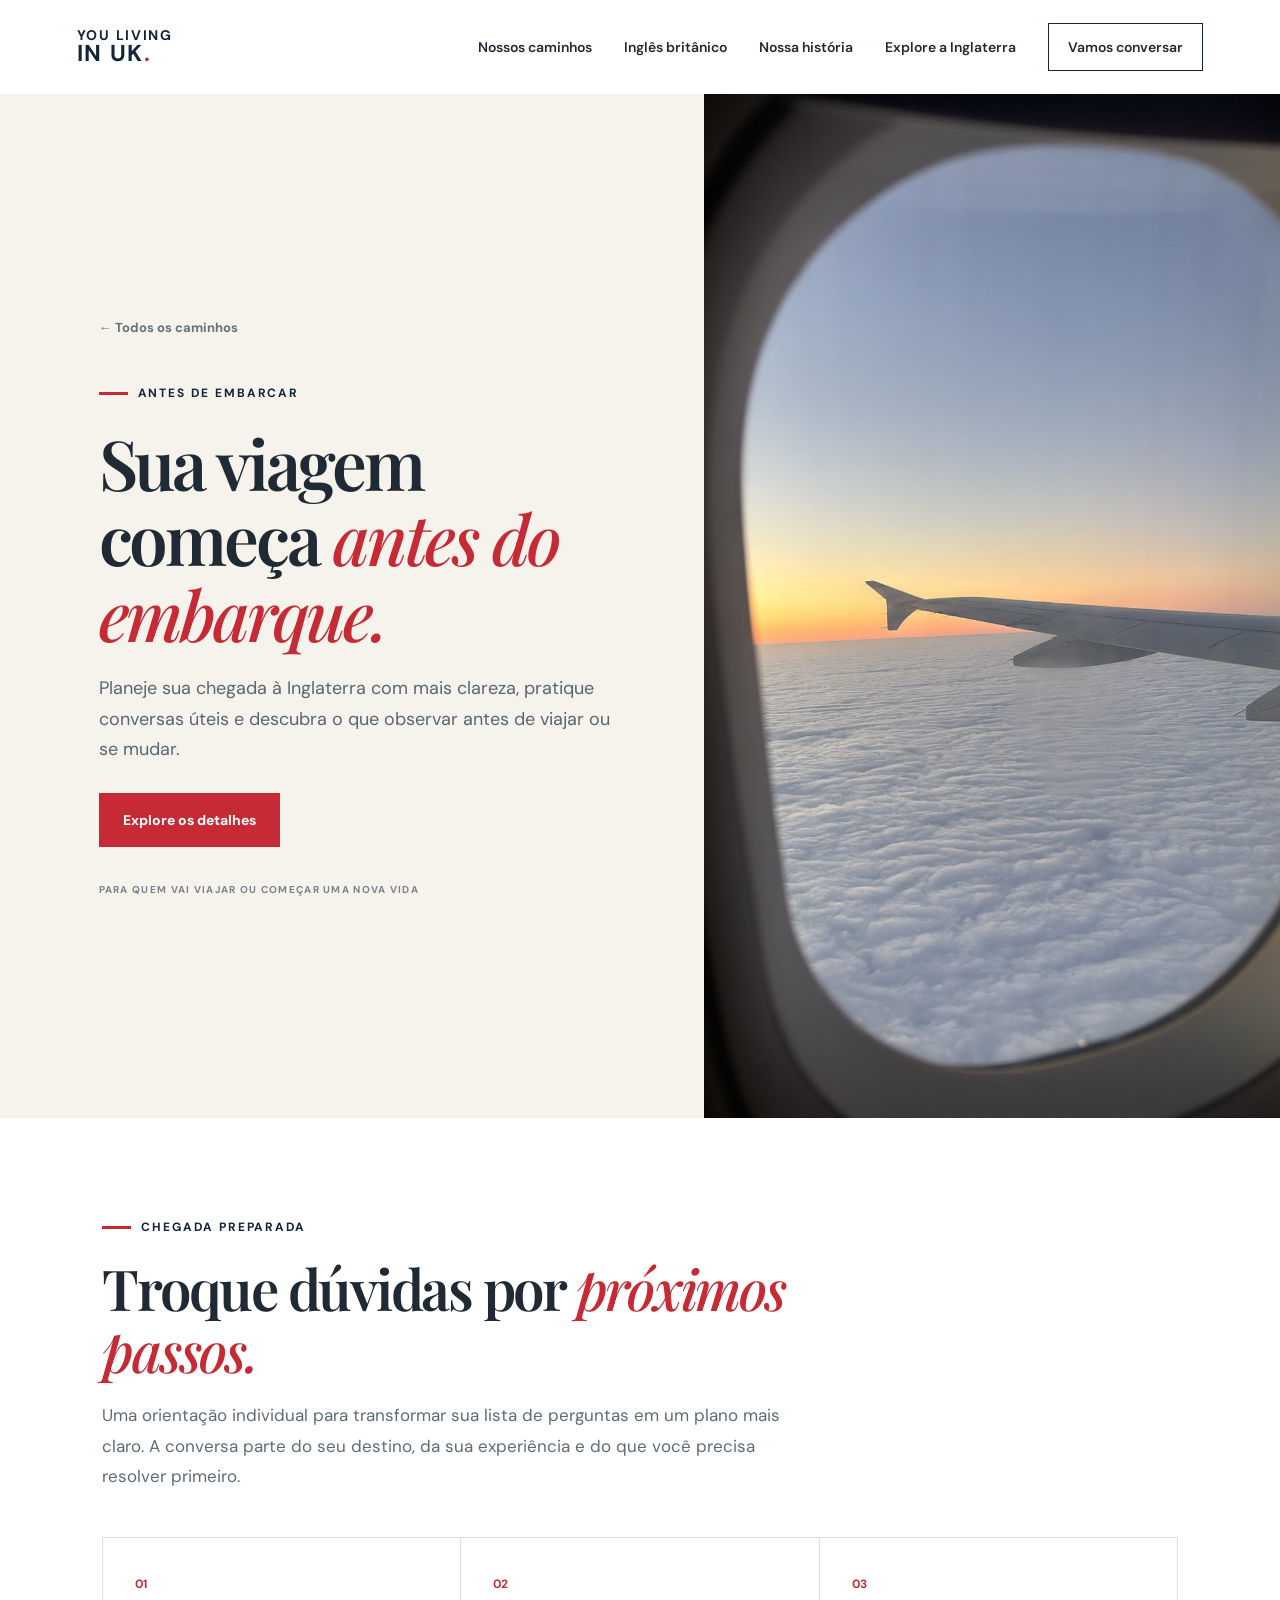
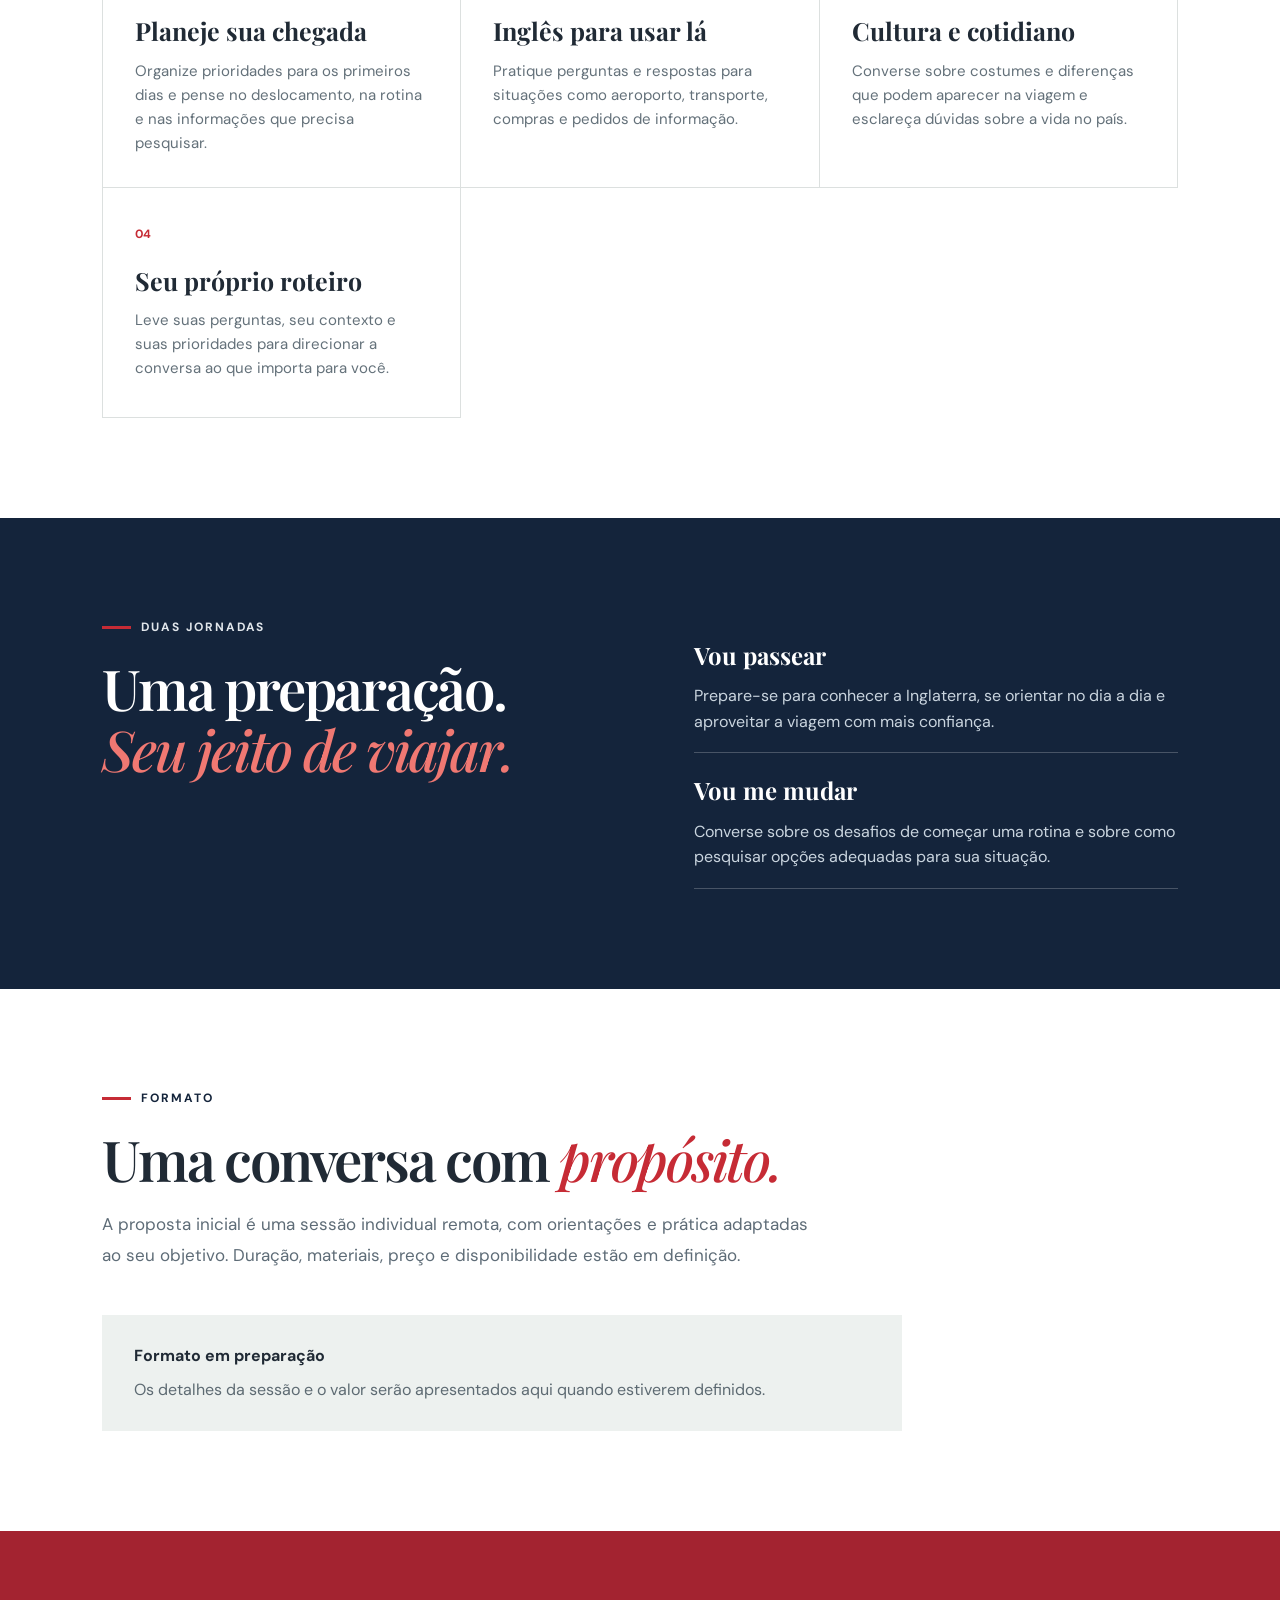
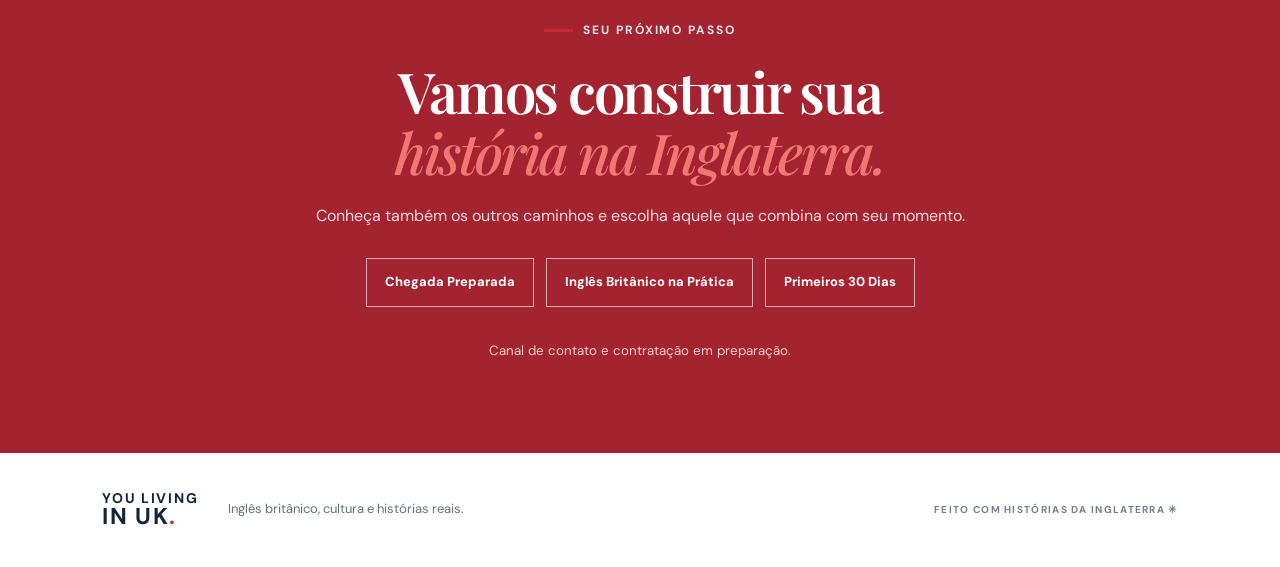
==== commit 59e318f8: "Harden site and serve fonts locally" ====
--- a/chegada-preparada.html
+++ b/chegada-preparada.html
@@ -1 +1 @@
-<!doctype html><html lang="pt-BR"><head><meta charset="utf-8"><meta name="viewport" content="width=device-width,initial-scale=1"><meta name="description" content="Planeje sua chegada à Inglaterra com mais clareza, pratique conversas úteis e descubra o que observar antes de viajar ou se mudar."><title>Chegada Preparada | You Living in UK</title><link rel="preconnect" href="https://fonts.googleapis.com"><link rel="preconnect" href="https://fonts.gstatic.com" crossorigin><link href="https://fonts.googleapis.com/css2?family=DM+Sans:wght@400;500;600;700&family=Playfair+Display:ital,wght@0,500;0,600;0,700;1,500;1,600&display=swap" rel="stylesheet"><link rel="stylesheet" href="style.css"><script src="script.js" defer></script></head><body><header class="header"><a href="index.html" class="brand" aria-label="You Living in UK, início"><span>YOU LIVING</span><b>IN UK<span class="brand-dot">.</span></b></a><button class="menu-toggle" aria-expanded="false" aria-controls="nav">Menu <span>☰</span></button><nav id="nav" aria-label="Navegação principal"><a href="index.html#caminhos">Nossos caminhos</a><a href="ingles-britanico.html">Inglês britânico</a><a href="index.html#historia">Nossa história</a><a href="index.html#descubra">Explore a Inglaterra</a><a class="nav-cta" href="index.html#contato">Vamos conversar</a></nav></header><main><section class="product-hero"><div class="product-intro"><a class="back-link" href="index.html#caminhos">← Todos os caminhos</a><p class="eyebrow"><span class="red-line"></span> ANTES DE EMBARCAR</p><h1>Sua viagem começa <em>antes do embarque.</em></h1><p class="product-lead">Planeje sua chegada à Inglaterra com mais clareza, pratique conversas úteis e descubra o que observar antes de viajar ou se mudar.</p><a class="button button-red" href="#detalhes">Explore os detalhes</a><p class="product-badge">PARA QUEM VAI VIAJAR OU COMEÇAR UMA NOVA VIDA</p></div><div class="product-image"><img src="assets/viagem-aviao.jpg" alt="Vista da asa do avião ao pôr do sol, acima das nuvens"></div></section><section id="detalhes" class="product-section"><div class="product-heading"><p class="eyebrow"><span class="red-line"></span> CHEGADA PREPARADA</p><h2>Troque dúvidas por <em>próximos passos.</em></h2><p>Uma orientação individual para transformar sua lista de perguntas em um plano mais claro. A conversa parte do seu destino, da sua experiência e do que você precisa resolver primeiro.</p></div><div class="feature-grid"><article><span>01</span><h3>Planeje sua chegada</h3><p>Organize prioridades para os primeiros dias e pense no deslocamento, na rotina e nas informações que precisa pesquisar.</p></article><article><span>02</span><h3>Inglês para usar lá</h3><p>Pratique perguntas e respostas para situações como aeroporto, transporte, compras e pedidos de informação.</p></article><article><span>03</span><h3>Cultura e cotidiano</h3><p>Converse sobre costumes e diferenças que podem aparecer na viagem e esclareça dúvidas sobre a vida no país.</p></article><article><span>04</span><h3>Seu próprio roteiro</h3><p>Leve suas perguntas, seu contexto e suas prioridades para direcionar a conversa ao que importa para você.</p></article></div></section><section class="product-band"><div><p class="eyebrow light"><span class="red-line"></span> DUAS JORNADAS</p><h2>Uma preparação.<br><em>Seu jeito de viajar.</em></h2></div><div class="journey-list"><div><b>Vou passear</b><p>Prepare-se para conhecer a Inglaterra, se orientar no dia a dia e aproveitar a viagem com mais confiança.</p></div><div><b>Vou me mudar</b><p>Converse sobre os desafios de começar uma rotina e sobre como pesquisar opções adequadas para sua situação.</p></div></div></section><section class="product-section"><div class="product-heading"><p class="eyebrow"><span class="red-line"></span> FORMATO</p><h2>Uma conversa com <em>propósito.</em></h2><p>A proposta inicial é uma sessão individual remota, com orientações e prática adaptadas ao seu objetivo. Duração, materiais, preço e disponibilidade estão em definição.</p></div><div class="info-box"><strong>Formato em preparação</strong><p>Os detalhes da sessão e o valor serão apresentados aqui quando estiverem definidos.</p></div></section><section class="product-end"><p class="eyebrow light"><span class="red-line"></span> SEU PRÓXIMO PASSO</p><h2>Vamos construir sua<br><em>história na Inglaterra.</em></h2><p>Conheça também os outros caminhos e escolha aquele que combina com seu momento.</p><div class="product-links"><a href="chegada-preparada.html">Chegada Preparada</a><a href="ingles-britanico.html">Inglês Britânico na Prática</a><a href="primeiros-30-dias.html">Primeiros 30 Dias</a></div><small>Canal de contato e contratação em preparação.</small></section></main><footer><a class="brand footer-brand" href="index.html"><span>YOU LIVING</span><b>IN UK<span class="brand-dot">.</span></b></a><p>Inglês britânico, cultura e histórias reais.</p><span>FEITO COM HISTÓRIAS DA INGLATERRA ✳</span></footer></body></html>+<!doctype html><html lang="pt-BR"><head><meta charset="utf-8"><meta http-equiv="Content-Security-Policy" content="default-src 'self'; script-src 'self'; style-src 'self'; font-src 'self'; img-src 'self'; connect-src 'none'; object-src 'none'; base-uri 'none'; form-action 'none'"><meta name="referrer" content="no-referrer"><meta name="viewport" content="width=device-width,initial-scale=1"><meta name="description" content="Planeje sua chegada à Inglaterra com mais clareza, pratique conversas úteis e descubra o que observar antes de viajar ou se mudar."><title>Chegada Preparada | You Living in UK</title><link rel="stylesheet" href="fonts.css"><link rel="stylesheet" href="style.css"><script src="script.js" defer></script></head><body><header class="header"><a href="index.html" class="brand" aria-label="You Living in UK, início"><span>YOU LIVING</span><b>IN UK<span class="brand-dot">.</span></b></a><button class="menu-toggle" aria-expanded="false" aria-controls="nav">Menu <span>☰</span></button><nav id="nav" aria-label="Navegação principal"><a href="index.html#caminhos">Nossos caminhos</a><a href="ingles-britanico.html">Inglês britânico</a><a href="nossa-historia.html">Nossa história</a><a href="index.html#descubra">Explore a Inglaterra</a><a class="nav-cta" href="index.html#contato">Vamos conversar</a></nav></header><main><section class="product-hero"><div class="product-intro"><a class="back-link" href="index.html#caminhos">← Todos os caminhos</a><p class="eyebrow"><span class="red-line"></span> ANTES DE EMBARCAR</p><h1>Sua viagem começa <em>antes do embarque.</em></h1><p class="product-lead">Planeje sua chegada à Inglaterra com mais clareza, pratique conversas úteis e descubra o que observar antes de viajar ou se mudar.</p><a class="button button-red" href="#detalhes">Explore os detalhes</a><p class="product-badge">PARA QUEM VAI VIAJAR OU COMEÇAR UMA NOVA VIDA</p></div><div class="product-image"><img src="assets/viagem-aviao.jpg" alt="Vista da asa do avião ao pôr do sol, acima das nuvens"></div></section><section id="detalhes" class="product-section"><div class="product-heading"><p class="eyebrow"><span class="red-line"></span> CHEGADA PREPARADA</p><h2>Troque dúvidas por <em>próximos passos.</em></h2><p>Uma orientação individual para transformar sua lista de perguntas em um plano mais claro. A conversa parte do seu destino, da sua experiência e do que você precisa resolver primeiro.</p></div><div class="feature-grid"><article><span>01</span><h3>Planeje sua chegada</h3><p>Organize prioridades para os primeiros dias e pense no deslocamento, na rotina e nas informações que precisa pesquisar.</p></article><article><span>02</span><h3>Inglês para usar lá</h3><p>Pratique perguntas e respostas para situações como aeroporto, transporte, compras e pedidos de informação.</p></article><article><span>03</span><h3>Cultura e cotidiano</h3><p>Converse sobre costumes e diferenças que podem aparecer na viagem e esclareça dúvidas sobre a vida no país.</p></article><article><span>04</span><h3>Seu próprio roteiro</h3><p>Leve suas perguntas, seu contexto e suas prioridades para direcionar a conversa ao que importa para você.</p></article></div></section><section class="product-band"><div><p class="eyebrow light"><span class="red-line"></span> DUAS JORNADAS</p><h2>Uma preparação.<br><em>Seu jeito de viajar.</em></h2></div><div class="journey-list"><div><b>Vou passear</b><p>Prepare-se para conhecer a Inglaterra, se orientar no dia a dia e aproveitar a viagem com mais confiança.</p></div><div><b>Vou me mudar</b><p>Converse sobre os desafios de começar uma rotina e sobre como pesquisar opções adequadas para sua situação.</p></div></div></section><section class="product-section"><div class="product-heading"><p class="eyebrow"><span class="red-line"></span> FORMATO</p><h2>Uma conversa com <em>propósito.</em></h2><p>A proposta inicial é uma sessão individual remota, com orientações e prática adaptadas ao seu objetivo. Duração, materiais, preço e disponibilidade estão em definição.</p></div><div class="info-box"><strong>Formato em preparação</strong><p>Os detalhes da sessão e o valor serão apresentados aqui quando estiverem definidos.</p></div></section><section class="product-end"><p class="eyebrow light"><span class="red-line"></span> SEU PRÓXIMO PASSO</p><h2>Vamos construir sua<br><em>história na Inglaterra.</em></h2><p>Conheça também os outros caminhos e escolha aquele que combina com seu momento.</p><div class="product-links"><a href="chegada-preparada.html">Chegada Preparada</a><a href="ingles-britanico.html">Inglês Britânico na Prática</a><a href="primeiros-30-dias.html">Primeiros 30 Dias</a></div><small>Canal de contato e contratação em preparação.</small></section></main><footer><a class="brand footer-brand" href="index.html"><span>YOU LIVING</span><b>IN UK<span class="brand-dot">.</span></b></a><p>Inglês britânico, cultura e histórias reais.</p><span>FEITO COM HISTÓRIAS DA INGLATERRA ✳</span></footer></body></html>
--- a/fonts.css
+++ b/fonts.css
@@ -0,0 +1,252 @@
+/* latin-ext */
+@font-face {
+  font-family: 'DM Sans';
+  font-style: normal;
+  font-weight: 400;
+  font-display: swap;
+  src: url(assets/fonts/rP2Yp2ywxg089UriI5-g4vlH9VoD8Cmcqbu6-K6h9Q.woff2) format('woff2');
+  unicode-range: U+0100-02BA, U+02BD-02C5, U+02C7-02CC, U+02CE-02D7, U+02DD-02FF, U+0304, U+0308, U+0329, U+1D00-1DBF, U+1E00-1E9F, U+1EF2-1EFF, U+2020, U+20A0-20AB, U+20AD-20C4, U+2113, U+2C60-2C7F, U+A720-A7FF;
+}
+/* latin */
+@font-face {
+  font-family: 'DM Sans';
+  font-style: normal;
+  font-weight: 400;
+  font-display: swap;
+  src: url(assets/fonts/rP2Yp2ywxg089UriI5-g4vlH9VoD8Cmcqbu0-K4.woff2) format('woff2');
+  unicode-range: U+0000-00FF, U+0131, U+0152-0153, U+02BB-02BC, U+02C6, U+02DA, U+02DC, U+0304, U+0308, U+0329, U+2000-206F, U+20AC, U+2122, U+2191, U+2193, U+2212, U+2215, U+FEFF, U+FFFD;
+}
+/* latin-ext */
+@font-face {
+  font-family: 'DM Sans';
+  font-style: normal;
+  font-weight: 500;
+  font-display: swap;
+  src: url(assets/fonts/rP2Yp2ywxg089UriI5-g4vlH9VoD8Cmcqbu6-K6h9Q.woff2) format('woff2');
+  unicode-range: U+0100-02BA, U+02BD-02C5, U+02C7-02CC, U+02CE-02D7, U+02DD-02FF, U+0304, U+0308, U+0329, U+1D00-1DBF, U+1E00-1E9F, U+1EF2-1EFF, U+2020, U+20A0-20AB, U+20AD-20C4, U+2113, U+2C60-2C7F, U+A720-A7FF;
+}
+/* latin */
+@font-face {
+  font-family: 'DM Sans';
+  font-style: normal;
+  font-weight: 500;
+  font-display: swap;
+  src: url(assets/fonts/rP2Yp2ywxg089UriI5-g4vlH9VoD8Cmcqbu0-K4.woff2) format('woff2');
+  unicode-range: U+0000-00FF, U+0131, U+0152-0153, U+02BB-02BC, U+02C6, U+02DA, U+02DC, U+0304, U+0308, U+0329, U+2000-206F, U+20AC, U+2122, U+2191, U+2193, U+2212, U+2215, U+FEFF, U+FFFD;
+}
+/* latin-ext */
+@font-face {
+  font-family: 'DM Sans';
+  font-style: normal;
+  font-weight: 600;
+  font-display: swap;
+  src: url(assets/fonts/rP2Yp2ywxg089UriI5-g4vlH9VoD8Cmcqbu6-K6h9Q.woff2) format('woff2');
+  unicode-range: U+0100-02BA, U+02BD-02C5, U+02C7-02CC, U+02CE-02D7, U+02DD-02FF, U+0304, U+0308, U+0329, U+1D00-1DBF, U+1E00-1E9F, U+1EF2-1EFF, U+2020, U+20A0-20AB, U+20AD-20C4, U+2113, U+2C60-2C7F, U+A720-A7FF;
+}
+/* latin */
+@font-face {
+  font-family: 'DM Sans';
+  font-style: normal;
+  font-weight: 600;
+  font-display: swap;
+  src: url(assets/fonts/rP2Yp2ywxg089UriI5-g4vlH9VoD8Cmcqbu0-K4.woff2) format('woff2');
+  unicode-range: U+0000-00FF, U+0131, U+0152-0153, U+02BB-02BC, U+02C6, U+02DA, U+02DC, U+0304, U+0308, U+0329, U+2000-206F, U+20AC, U+2122, U+2191, U+2193, U+2212, U+2215, U+FEFF, U+FFFD;
+}
+/* latin-ext */
+@font-face {
+  font-family: 'DM Sans';
+  font-style: normal;
+  font-weight: 700;
+  font-display: swap;
+  src: url(assets/fonts/rP2Yp2ywxg089UriI5-g4vlH9VoD8Cmcqbu6-K6h9Q.woff2) format('woff2');
+  unicode-range: U+0100-02BA, U+02BD-02C5, U+02C7-02CC, U+02CE-02D7, U+02DD-02FF, U+0304, U+0308, U+0329, U+1D00-1DBF, U+1E00-1E9F, U+1EF2-1EFF, U+2020, U+20A0-20AB, U+20AD-20C4, U+2113, U+2C60-2C7F, U+A720-A7FF;
+}
+/* latin */
+@font-face {
+  font-family: 'DM Sans';
+  font-style: normal;
+  font-weight: 700;
+  font-display: swap;
+  src: url(assets/fonts/rP2Yp2ywxg089UriI5-g4vlH9VoD8Cmcqbu0-K4.woff2) format('woff2');
+  unicode-range: U+0000-00FF, U+0131, U+0152-0153, U+02BB-02BC, U+02C6, U+02DA, U+02DC, U+0304, U+0308, U+0329, U+2000-206F, U+20AC, U+2122, U+2191, U+2193, U+2212, U+2215, U+FEFF, U+FFFD;
+}
+/* cyrillic */
+@font-face {
+  font-family: 'Playfair Display';
+  font-style: italic;
+  font-weight: 500;
+  font-display: swap;
+  src: url(assets/fonts/nuFkD-vYSZviVYUb_rj3ij__anPXDTnohkk72xU.woff2) format('woff2');
+  unicode-range: U+0301, U+0400-045F, U+0490-0491, U+04B0-04B1, U+2116;
+}
+/* vietnamese */
+@font-face {
+  font-family: 'Playfair Display';
+  font-style: italic;
+  font-weight: 500;
+  font-display: swap;
+  src: url(assets/fonts/nuFkD-vYSZviVYUb_rj3ij__anPXDTnojUk72xU.woff2) format('woff2');
+  unicode-range: U+0102-0103, U+0110-0111, U+0128-0129, U+0168-0169, U+01A0-01A1, U+01AF-01B0, U+0300-0301, U+0303-0304, U+0308-0309, U+0323, U+0329, U+1EA0-1EF9, U+20AB;
+}
+/* latin-ext */
+@font-face {
+  font-family: 'Playfair Display';
+  font-style: italic;
+  font-weight: 500;
+  font-display: swap;
+  src: url(assets/fonts/nuFkD-vYSZviVYUb_rj3ij__anPXDTnojEk72xU.woff2) format('woff2');
+  unicode-range: U+0100-02BA, U+02BD-02C5, U+02C7-02CC, U+02CE-02D7, U+02DD-02FF, U+0304, U+0308, U+0329, U+1D00-1DBF, U+1E00-1E9F, U+1EF2-1EFF, U+2020, U+20A0-20AB, U+20AD-20C4, U+2113, U+2C60-2C7F, U+A720-A7FF;
+}
+/* latin */
+@font-face {
+  font-family: 'Playfair Display';
+  font-style: italic;
+  font-weight: 500;
+  font-display: swap;
+  src: url(assets/fonts/nuFkD-vYSZviVYUb_rj3ij__anPXDTnogkk7.woff2) format('woff2');
+  unicode-range: U+0000-00FF, U+0131, U+0152-0153, U+02BB-02BC, U+02C6, U+02DA, U+02DC, U+0304, U+0308, U+0329, U+2000-206F, U+20AC, U+2122, U+2191, U+2193, U+2212, U+2215, U+FEFF, U+FFFD;
+}
+/* cyrillic */
+@font-face {
+  font-family: 'Playfair Display';
+  font-style: italic;
+  font-weight: 600;
+  font-display: swap;
+  src: url(assets/fonts/nuFkD-vYSZviVYUb_rj3ij__anPXDTnohkk72xU.woff2) format('woff2');
+  unicode-range: U+0301, U+0400-045F, U+0490-0491, U+04B0-04B1, U+2116;
+}
+/* vietnamese */
+@font-face {
+  font-family: 'Playfair Display';
+  font-style: italic;
+  font-weight: 600;
+  font-display: swap;
+  src: url(assets/fonts/nuFkD-vYSZviVYUb_rj3ij__anPXDTnojUk72xU.woff2) format('woff2');
+  unicode-range: U+0102-0103, U+0110-0111, U+0128-0129, U+0168-0169, U+01A0-01A1, U+01AF-01B0, U+0300-0301, U+0303-0304, U+0308-0309, U+0323, U+0329, U+1EA0-1EF9, U+20AB;
+}
+/* latin-ext */
+@font-face {
+  font-family: 'Playfair Display';
+  font-style: italic;
+  font-weight: 600;
+  font-display: swap;
+  src: url(assets/fonts/nuFkD-vYSZviVYUb_rj3ij__anPXDTnojEk72xU.woff2) format('woff2');
+  unicode-range: U+0100-02BA, U+02BD-02C5, U+02C7-02CC, U+02CE-02D7, U+02DD-02FF, U+0304, U+0308, U+0329, U+1D00-1DBF, U+1E00-1E9F, U+1EF2-1EFF, U+2020, U+20A0-20AB, U+20AD-20C4, U+2113, U+2C60-2C7F, U+A720-A7FF;
+}
+/* latin */
+@font-face {
+  font-family: 'Playfair Display';
+  font-style: italic;
+  font-weight: 600;
+  font-display: swap;
+  src: url(assets/fonts/nuFkD-vYSZviVYUb_rj3ij__anPXDTnogkk7.woff2) format('woff2');
+  unicode-range: U+0000-00FF, U+0131, U+0152-0153, U+02BB-02BC, U+02C6, U+02DA, U+02DC, U+0304, U+0308, U+0329, U+2000-206F, U+20AC, U+2122, U+2191, U+2193, U+2212, U+2215, U+FEFF, U+FFFD;
+}
+/* cyrillic */
+@font-face {
+  font-family: 'Playfair Display';
+  font-style: normal;
+  font-weight: 500;
+  font-display: swap;
+  src: url(assets/fonts/nuFiD-vYSZviVYUb_rj3ij__anPXDTjYgFE_.woff2) format('woff2');
+  unicode-range: U+0301, U+0400-045F, U+0490-0491, U+04B0-04B1, U+2116;
+}
+/* vietnamese */
+@font-face {
+  font-family: 'Playfair Display';
+  font-style: normal;
+  font-weight: 500;
+  font-display: swap;
+  src: url(assets/fonts/nuFiD-vYSZviVYUb_rj3ij__anPXDTPYgFE_.woff2) format('woff2');
+  unicode-range: U+0102-0103, U+0110-0111, U+0128-0129, U+0168-0169, U+01A0-01A1, U+01AF-01B0, U+0300-0301, U+0303-0304, U+0308-0309, U+0323, U+0329, U+1EA0-1EF9, U+20AB;
+}
+/* latin-ext */
+@font-face {
+  font-family: 'Playfair Display';
+  font-style: normal;
+  font-weight: 500;
+  font-display: swap;
+  src: url(assets/fonts/nuFiD-vYSZviVYUb_rj3ij__anPXDTLYgFE_.woff2) format('woff2');
+  unicode-range: U+0100-02BA, U+02BD-02C5, U+02C7-02CC, U+02CE-02D7, U+02DD-02FF, U+0304, U+0308, U+0329, U+1D00-1DBF, U+1E00-1E9F, U+1EF2-1EFF, U+2020, U+20A0-20AB, U+20AD-20C4, U+2113, U+2C60-2C7F, U+A720-A7FF;
+}
+/* latin */
+@font-face {
+  font-family: 'Playfair Display';
+  font-style: normal;
+  font-weight: 500;
+  font-display: swap;
+  src: url(assets/fonts/nuFiD-vYSZviVYUb_rj3ij__anPXDTzYgA.woff2) format('woff2');
+  unicode-range: U+0000-00FF, U+0131, U+0152-0153, U+02BB-02BC, U+02C6, U+02DA, U+02DC, U+0304, U+0308, U+0329, U+2000-206F, U+20AC, U+2122, U+2191, U+2193, U+2212, U+2215, U+FEFF, U+FFFD;
+}
+/* cyrillic */
+@font-face {
+  font-family: 'Playfair Display';
+  font-style: normal;
+  font-weight: 600;
+  font-display: swap;
+  src: url(assets/fonts/nuFiD-vYSZviVYUb_rj3ij__anPXDTjYgFE_.woff2) format('woff2');
+  unicode-range: U+0301, U+0400-045F, U+0490-0491, U+04B0-04B1, U+2116;
+}
+/* vietnamese */
+@font-face {
+  font-family: 'Playfair Display';
+  font-style: normal;
+  font-weight: 600;
+  font-display: swap;
+  src: url(assets/fonts/nuFiD-vYSZviVYUb_rj3ij__anPXDTPYgFE_.woff2) format('woff2');
+  unicode-range: U+0102-0103, U+0110-0111, U+0128-0129, U+0168-0169, U+01A0-01A1, U+01AF-01B0, U+0300-0301, U+0303-0304, U+0308-0309, U+0323, U+0329, U+1EA0-1EF9, U+20AB;
+}
+/* latin-ext */
+@font-face {
+  font-family: 'Playfair Display';
+  font-style: normal;
+  font-weight: 600;
+  font-display: swap;
+  src: url(assets/fonts/nuFiD-vYSZviVYUb_rj3ij__anPXDTLYgFE_.woff2) format('woff2');
+  unicode-range: U+0100-02BA, U+02BD-02C5, U+02C7-02CC, U+02CE-02D7, U+02DD-02FF, U+0304, U+0308, U+0329, U+1D00-1DBF, U+1E00-1E9F, U+1EF2-1EFF, U+2020, U+20A0-20AB, U+20AD-20C4, U+2113, U+2C60-2C7F, U+A720-A7FF;
+}
+/* latin */
+@font-face {
+  font-family: 'Playfair Display';
+  font-style: normal;
+  font-weight: 600;
+  font-display: swap;
+  src: url(assets/fonts/nuFiD-vYSZviVYUb_rj3ij__anPXDTzYgA.woff2) format('woff2');
+  unicode-range: U+0000-00FF, U+0131, U+0152-0153, U+02BB-02BC, U+02C6, U+02DA, U+02DC, U+0304, U+0308, U+0329, U+2000-206F, U+20AC, U+2122, U+2191, U+2193, U+2212, U+2215, U+FEFF, U+FFFD;
+}
+/* cyrillic */
+@font-face {
+  font-family: 'Playfair Display';
+  font-style: normal;
+  font-weight: 700;
+  font-display: swap;
+  src: url(assets/fonts/nuFiD-vYSZviVYUb_rj3ij__anPXDTjYgFE_.woff2) format('woff2');
+  unicode-range: U+0301, U+0400-045F, U+0490-0491, U+04B0-04B1, U+2116;
+}
+/* vietnamese */
+@font-face {
+  font-family: 'Playfair Display';
+  font-style: normal;
+  font-weight: 700;
+  font-display: swap;
+  src: url(assets/fonts/nuFiD-vYSZviVYUb_rj3ij__anPXDTPYgFE_.woff2) format('woff2');
+  unicode-range: U+0102-0103, U+0110-0111, U+0128-0129, U+0168-0169, U+01A0-01A1, U+01AF-01B0, U+0300-0301, U+0303-0304, U+0308-0309, U+0323, U+0329, U+1EA0-1EF9, U+20AB;
+}
+/* latin-ext */
+@font-face {
+  font-family: 'Playfair Display';
+  font-style: normal;
+  font-weight: 700;
+  font-display: swap;
+  src: url(assets/fonts/nuFiD-vYSZviVYUb_rj3ij__anPXDTLYgFE_.woff2) format('woff2');
+  unicode-range: U+0100-02BA, U+02BD-02C5, U+02C7-02CC, U+02CE-02D7, U+02DD-02FF, U+0304, U+0308, U+0329, U+1D00-1DBF, U+1E00-1E9F, U+1EF2-1EFF, U+2020, U+20A0-20AB, U+20AD-20C4, U+2113, U+2C60-2C7F, U+A720-A7FF;
+}
+/* latin */
+@font-face {
+  font-family: 'Playfair Display';
+  font-style: normal;
+  font-weight: 700;
+  font-display: swap;
+  src: url(assets/fonts/nuFiD-vYSZviVYUb_rj3ij__anPXDTzYgA.woff2) format('woff2');
+  unicode-range: U+0000-00FF, U+0131, U+0152-0153, U+02BB-02BC, U+02C6, U+02DA, U+02DC, U+0304, U+0308, U+0329, U+2000-206F, U+20AC, U+2122, U+2191, U+2193, U+2212, U+2215, U+FEFF, U+FFFD;
+}
--- a/style.css
+++ b/style.css
@@ -3,3 +3,6 @@
 .moments{background:#f4f5f2}.moments-grid{display:grid;grid-template-columns:repeat(3,1fr);gap:20px}.moments-grid figure{position:relative;aspect-ratio:4/5;overflow:hidden;margin:0;background:#dce2e2}.moments-grid figure:after{content:'';position:absolute;inset:45% 0 0;background:linear-gradient(transparent,rgba(10,22,35,.75));pointer-events:none}.moments-grid img{object-position:center}.moments-grid figcaption{position:absolute;bottom:24px;left:24px;right:20px;color:white;z-index:1}.moments-grid figcaption span{display:block;font-size:11px;font-weight:700;letter-spacing:.14em;margin-bottom:5px}.moments-grid figcaption strong{font:600 24px/1.15 'Playfair Display',serif}.product-image img{object-position:center}.product-image:has(img[src$="viagem-aviao.jpg"]) img{object-position:50% 55%}@media(max-width:680px){.moments-grid{grid-template-columns:1fr;gap:16px}.moments-grid figure{aspect-ratio:5/4}}
 .quiz-section{background:#edf1ef}.quiz-grid{display:grid;grid-template-columns:repeat(4,1fr);gap:15px}.quiz-card{background:white;padding:27px;min-height:255px}.quiz-label{color:var(--red);font-size:11px;font-weight:700;letter-spacing:.13em}.quiz-card h3{font-family:'Playfair Display',serif;font-size:23px;line-height:1.22;margin:17px 0 24px;min-height:56px}.quiz-options{display:flex;flex-wrap:wrap;gap:8px}.quiz-options button{border:1px solid #bdc8ca;background:white;color:var(--navy);font:700 14px 'DM Sans',sans-serif;padding:10px 14px;cursor:pointer}.quiz-options button:hover,.quiz-options button[aria-pressed=true]{background:var(--navy);color:white;border-color:var(--navy)}.quiz-options button:focus-visible{outline:3px solid var(--red);outline-offset:3px}.quiz-feedback{color:#53616c;font-size:14px;line-height:1.55;margin:17px 0 0}.quiz-feedback:empty{display:none}@media(max-width:900px){.quiz-grid{grid-template-columns:repeat(2,1fr)}}@media(max-width:680px){.quiz-grid{grid-template-columns:1fr}.quiz-card{min-height:0}.quiz-card h3{min-height:0}}
 @media(min-width:901px){.quiz-grid{grid-template-columns:repeat(3,1fr)}}
+/* The phone is an illustration, with its text kept in normal flow. */
+.phone-tip p{margin:4px 0 0}.phone-foot,.phone-caption{display:none}.history-chapter{display:grid;grid-template-columns:1fr 1fr;align-items:center;gap:8%;padding:90px 8%}.history-chapter-alt{background:var(--cream)}.history-chapter figure{margin:0;height:540px;position:relative}.history-chapter figure img{object-position:center}.history-chapter figcaption{position:absolute;bottom:0;left:0;right:0;background:linear-gradient(transparent,rgba(10,22,35,.75));color:white;padding:45px 25px 22px;font-size:13px;font-weight:700}.history-copy{max-width:570px}.history-copy h2,.history-band h2,.history-invitation h2{font-family:'Playfair Display',serif;font-size:clamp(42px,4.4vw,62px);font-weight:600;letter-spacing:-.04em;margin:18px 0 25px}.history-copy p:not(.eyebrow),.history-band p:not(.eyebrow){font-size:17px;line-height:1.8;color:#5e6c77}.history-copy .button{margin-top:15px}.history-band{display:grid;grid-template-columns:1fr 1fr;gap:8%;padding:95px 8%;background:var(--navy);color:white}.history-band h2 em,.history-invitation h2 em{color:#f07872}.history-band p:not(.eyebrow){color:#cbd5df}.history-invitation{text-align:center;background:#a32330;color:white;padding:85px 7%}.history-invitation .eyebrow{justify-content:center}.history-invitation>p:not(.eyebrow){max-width:580px;margin:0 auto 27px;color:#f5ddd9}@media(max-width:680px){.history-chapter{grid-template-columns:1fr;gap:30px;padding:65px 7%}.history-chapter figure{height:400px}.history-chapter-alt figure{order:2}.history-band{grid-template-columns:1fr;gap:15px;padding:70px 7%}}
+.card-plus{background:#fcf5f2;box-shadow:inset 0 4px 0 var(--red)}.plus-top{display:flex;justify-content:space-between;align-items:flex-start;gap:10px}.plus-badge{font-size:10px;letter-spacing:.1em;font-weight:700;color:#a31d2c;background:#f7e2df;padding:7px 9px}.card-plus>a{color:var(--red)}.card-plus>a:hover{text-decoration:underline;text-underline-offset:4px}
